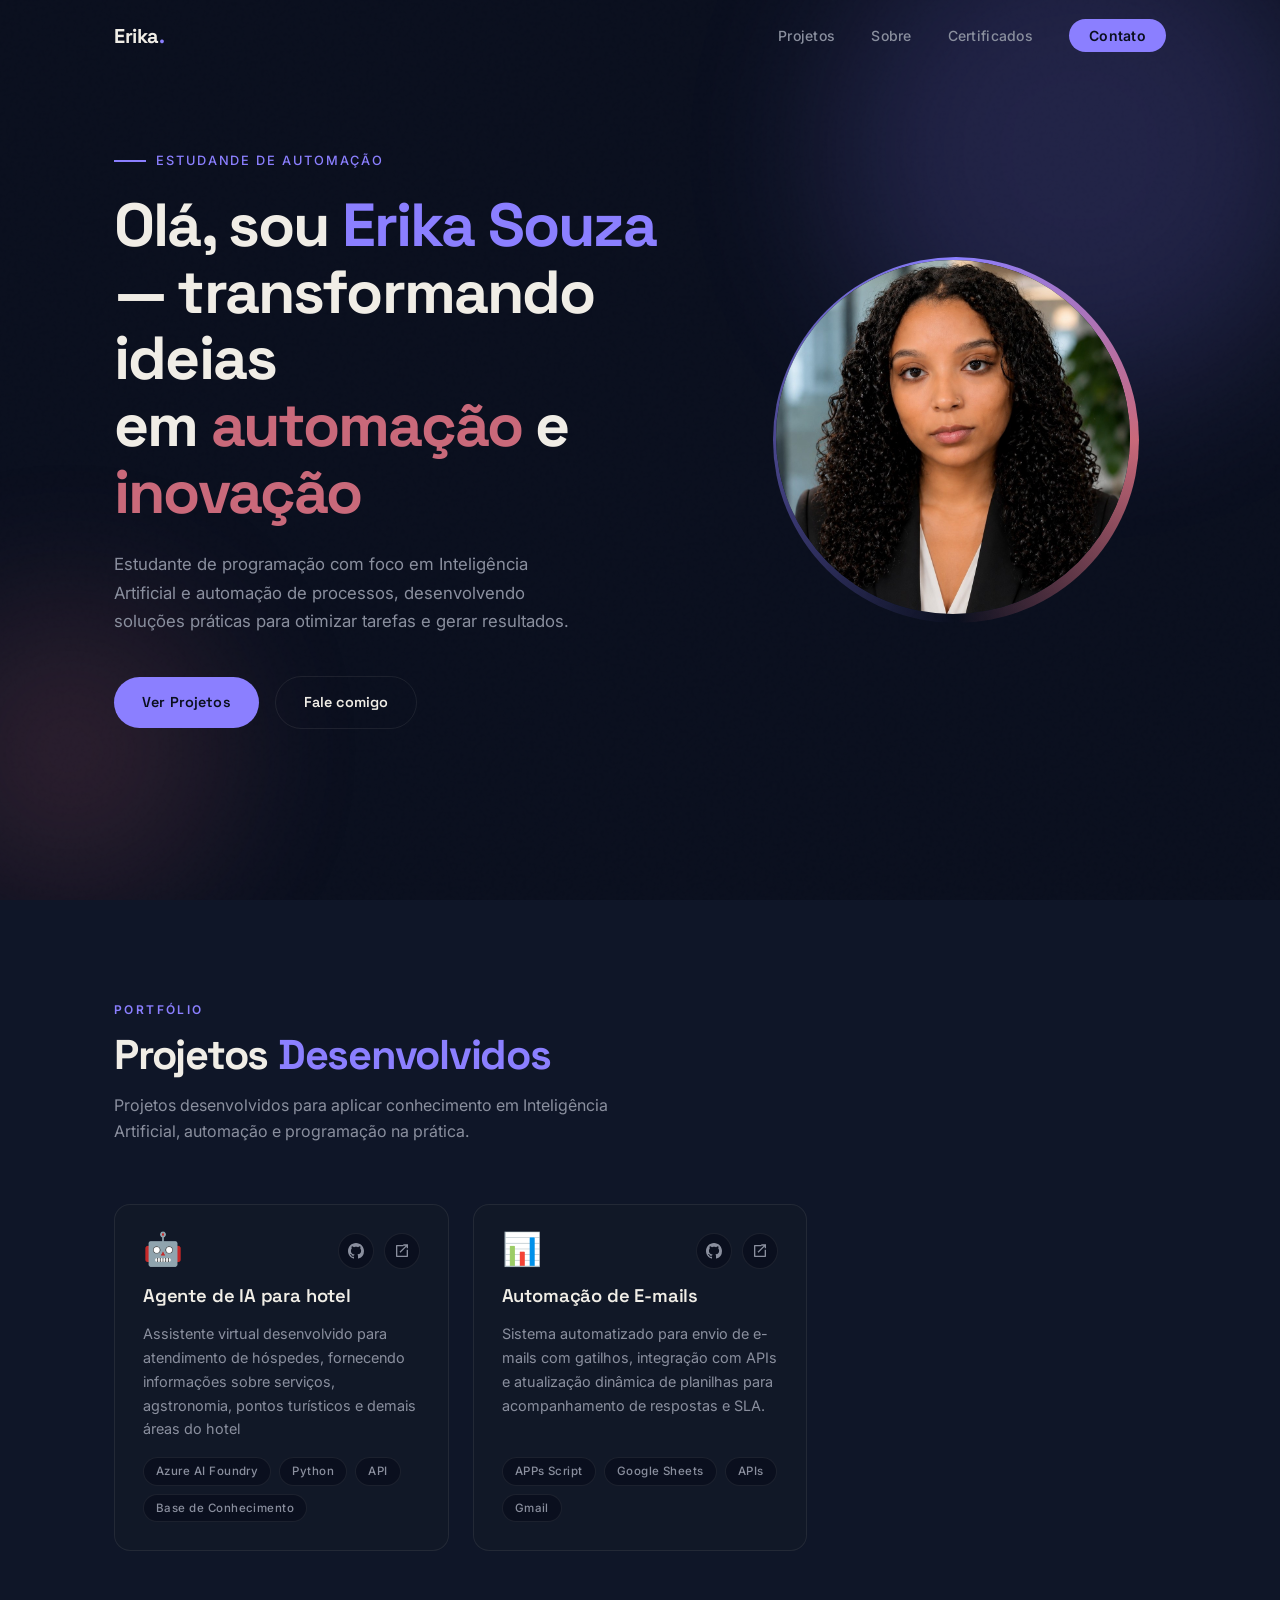
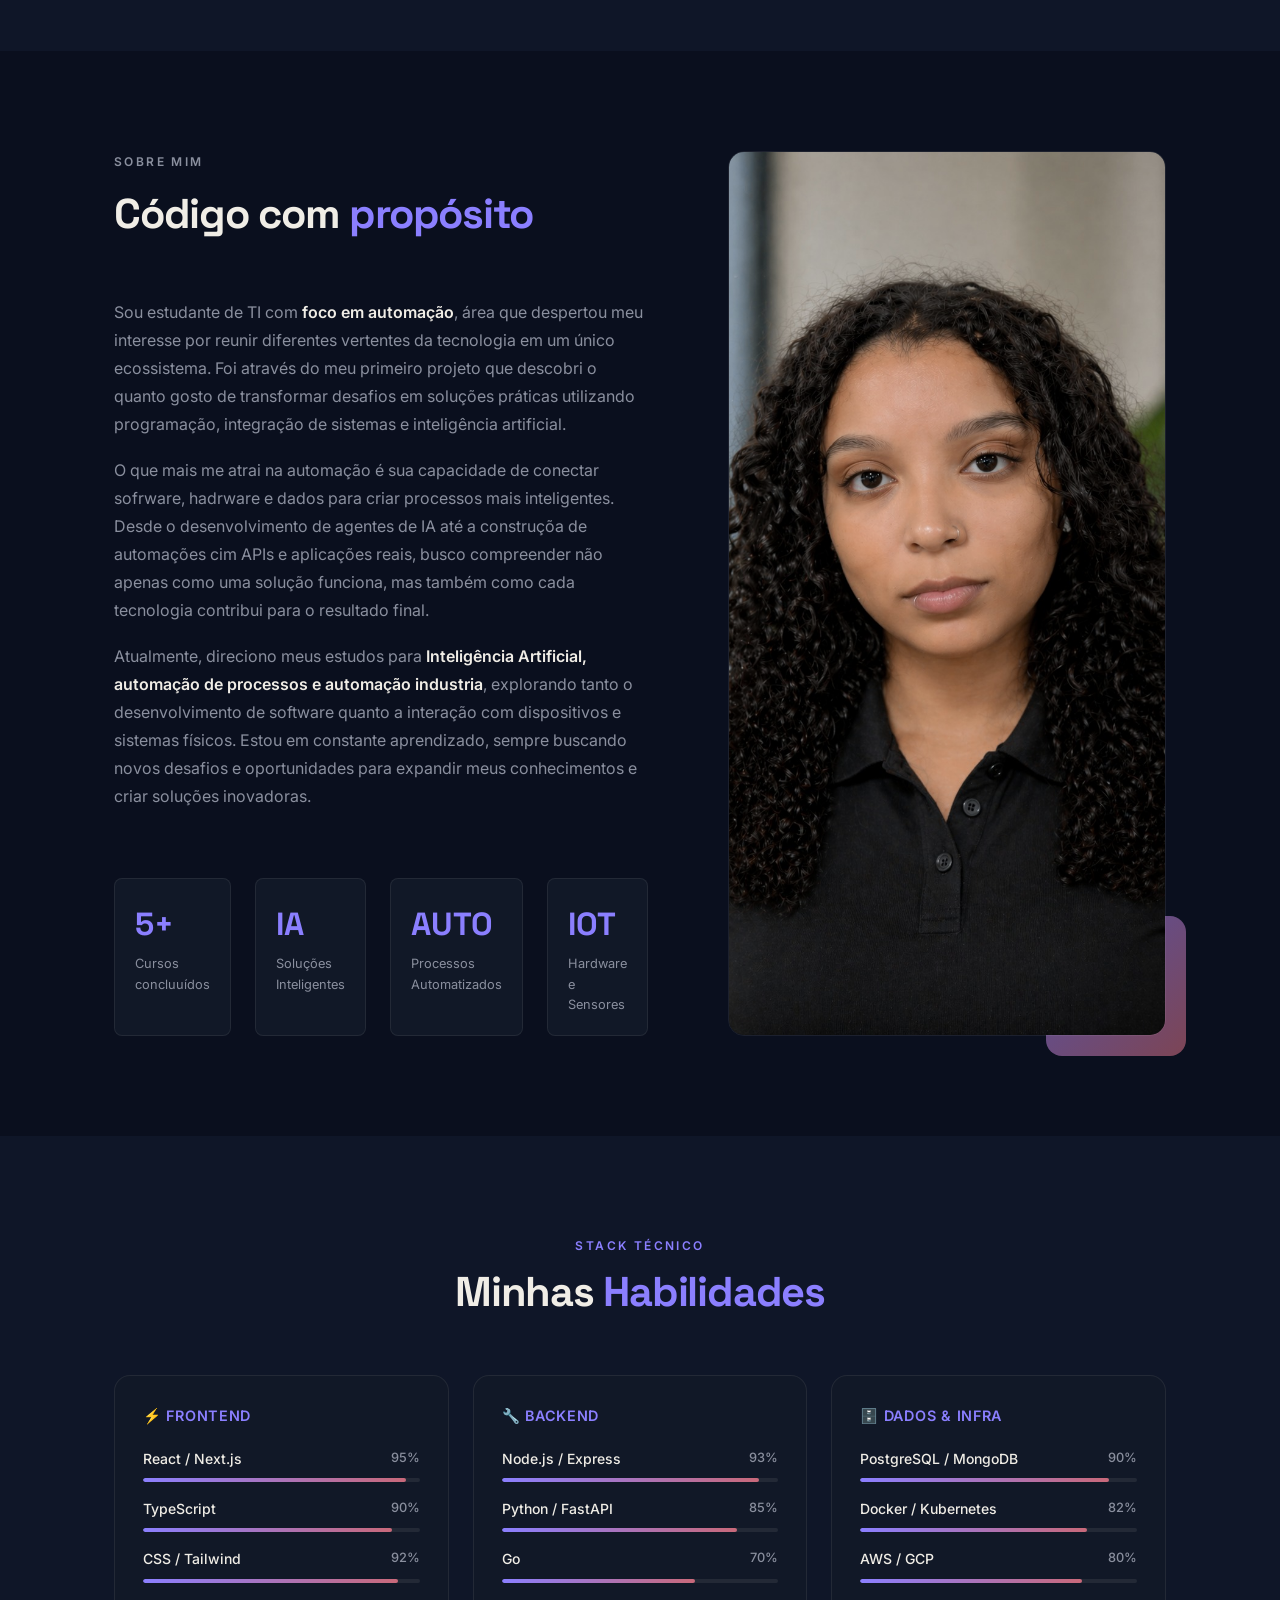
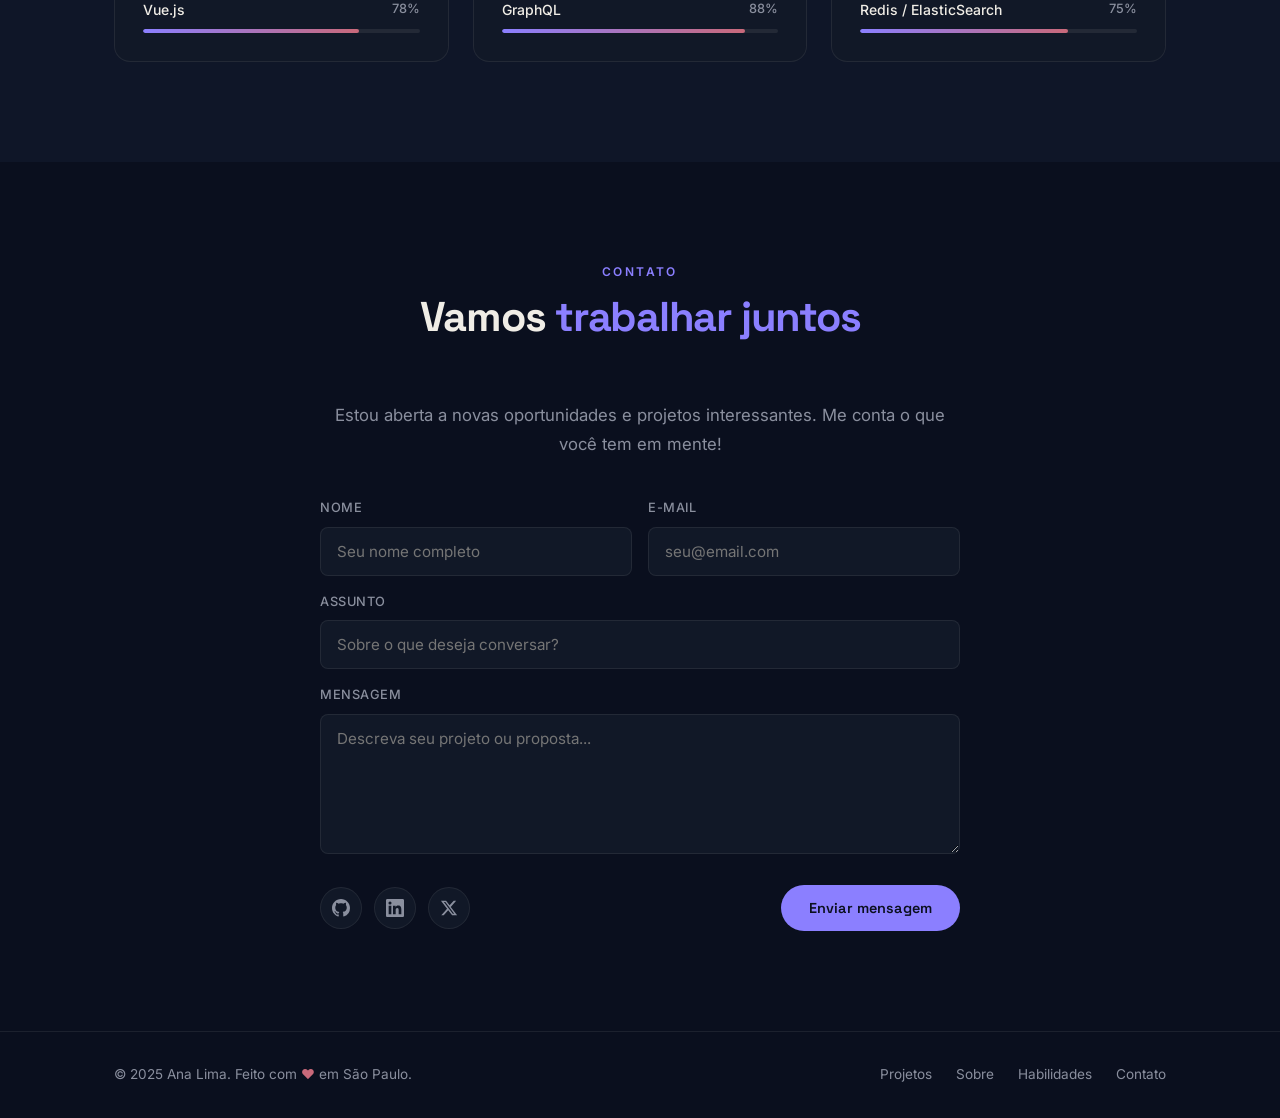
==== index.html @ bf1db92a "Update index.html" ====
<!DOCTYPE html>
<html lang="pt-BR">
<head>
  <meta charset="UTF-8" />
  <meta name="viewport" content="width=device-width, initial-scale=1.0" />
  <title>Erika Souza — Portfólio Profissional</title>
  <link rel="preconnect" href="https://fonts.googleapis.com" />
  <link rel="preconnect" href="https://fonts.gstatic.com" crossorigin />
  <link href="https://fonts.googleapis.com/css2?family=Space+Grotesk:wght@300;400;500;600;700&family=Inter:wght@300;400;500&display=swap" rel="stylesheet" />
    <link rel="stylesheet" href="assets/style.css" />
</head>
<body>

  <!-- ===== NAVIGATION ===== -->
  <nav class="nav" id="nav">
    <div class="container">
      <div class="nav__inner">
        <a href="#hero" class="nav__logo display">Erika<span>.</span></a>
        <ul class="nav__links" id="nav-links">
          <li><a href="#projetos">Projetos</a></li>
          <li><a href="#sobre">Sobre</a></li>
          <li><a href="#habilidades">Certificados</a></li>
          <li><a href="#contato" class="nav__cta">Contato</a></li>
        </ul>
        <button class="nav__toggle" id="nav-toggle" aria-label="Menu">
          <span></span><span></span><span></span>
        </button>
      </div>
    </div>
  </nav>

  <!-- ===== HERO ===== -->
  <section class="hero section" id="hero">
    <div class="hero__blob hero__blob--1"></div>
    <div class="hero__blob hero__blob--2"></div>
    <div class="container" style="position:relative;z-index:1;">
      <div class="hero__grid">

        <!-- Text side -->
        <div class="hero__text">
          <p class="hero__eyebrow">Estudande de automação</p>
          <h1 class="hero__title">
            Olá, sou <span class="line-accent">Erika Souza</span> —
            transformando ideias<br>em
            <span class="line-rose">automação</span> e<br>
            <span class="line-rose">inovação</span>
          </h1>
          <p class="hero__desc">
            Estudante de programação com foco em Inteligência Artificial e automação de processos, desenvolvendo soluções práticas para otimizar tarefas e gerar resultados.
          </p>
          <div class="hero__actions">
            <a href="#projetos" class="btn btn--primary">Ver Projetos</a>
            <a href="#contato" class="btn btn--ghost">Fale comigo</a>
          </div>
        </div>

        <!-- Photo side -->
        <div class="hero__photo-wrap">
          <div class="hero__photo-ring">
            <div class="hero__photo-inner">
              <img src="img/img-prof.jpeg" alt="Ana Lima — Desenvolvedora Full Stack" />
            </div>
          </div>
        </div>

      </div>
    </div>
  </section>

  <!-- ===== PROJECTS ===== -->
  <section class="section projects" id="projetos">
    <div class="container">
      <div class="sec-header reveal">
        <p class="sec-header__eyebrow">Portfólio</p>
        <h2 class="sec-header__title">Projetos <span>Desenvolvidos</span></h2>
        <p class="sec-header__sub">Projetos desenvolvidos para aplicar conhecimento em Inteligência Artificial, automação e programação na prática.</p>
      </div>

      <div class="projects__grid">


        <!-- Card 2 -->
        <article class="project-card reveal">
          <div class="project-card__header">
            <div class="project-card__icon">🤖</div>
            <div class="project-card__links">
              <a href="#" class="project-card__link" title="GitHub" aria-label="GitHub">
                <svg viewBox="0 0 24 24" xmlns="http://www.w3.org/2000/svg"><path d="M12 0C5.37 0 0 5.37 0 12c0 5.31 3.435 9.795 8.205 11.385.6.105.825-.255.825-.57 0-.285-.015-1.23-.015-2.235-3.015.555-3.795-.735-4.035-1.41-.135-.345-.72-1.41-1.23-1.695-.42-.225-1.02-.78-.015-.795.945-.015 1.62.87 1.845 1.23 1.08 1.815 2.805 1.305 3.495.99.105-.78.42-1.305.765-1.605-2.67-.3-5.46-1.335-5.46-5.925 0-1.305.465-2.385 1.23-3.225-.12-.3-.54-1.53.12-3.18 0 0 1.005-.315 3.3 1.23.96-.27 1.98-.405 3-.405s2.04.135 3 .405c2.295-1.56 3.3-1.23 3.3-1.23.66 1.65.24 2.88.12 3.18.765.84 1.23 1.905 1.23 3.225 0 4.605-2.805 5.625-5.475 5.925.435.375.81 1.095.81 2.22 0 1.605-.015 2.895-.015 3.3 0 .315.225.69.825.57A12.02 12.02 0 0 0 24 12c0-6.63-5.37-12-12-12z"/></svg>
              </a>
              <a href="#" class="project-card__link" title="Demo" aria-label="Demo ao vivo">
                <svg viewBox="0 0 24 24" xmlns="http://www.w3.org/2000/svg"><path d="M14 3v2H5v14h14v-9h2v10a1 1 0 0 1-1 1H4a1 1 0 0 1-1-1V4a1 1 0 0 1 1-1zm7-1v6h-2V5.414l-9.293 9.293-1.414-1.414L17.586 4H14V2h7z"/></svg>
              </a>
            </div>
          </div>
          <h3 class="project-card__title">Agente de IA para hotel</h3>
          <p class="project-card__desc">Assistente virtual desenvolvido para atendimento de hóspedes, fornecendo informações sobre serviços, agstronomia, pontos turísticos e demais áreas do hotel</p>
          <div class="project-card__tags">
            <span class="tag">Azure AI Foundry</span>
            <span class="tag">Python</span>
            <span class="tag">API</span>
            <span class="tag">Base de Conhecimento</span>
          </div>
        </article>

        <!-- Card 3 -->
        <article class="project-card reveal">
          <div class="project-card__header">
            <div class="project-card__icon">📊</div>
            <div class="project-card__links">
              <a href="#" class="project-card__link" title="GitHub" aria-label="GitHub">
                <svg viewBox="0 0 24 24" xmlns="http://www.w3.org/2000/svg"><path d="M12 0C5.37 0 0 5.37 0 12c0 5.31 3.435 9.795 8.205 11.385.6.105.825-.255.825-.57 0-.285-.015-1.23-.015-2.235-3.015.555-3.795-.735-4.035-1.41-.135-.345-.72-1.41-1.23-1.695-.42-.225-1.02-.78-.015-.795.945-.015 1.62.87 1.845 1.23 1.08 1.815 2.805 1.305 3.495.99.105-.78.42-1.305.765-1.605-2.67-.3-5.46-1.335-5.46-5.925 0-1.305.465-2.385 1.23-3.225-.12-.3-.54-1.53.12-3.18 0 0 1.005-.315 3.3 1.23.96-.27 1.98-.405 3-.405s2.04.135 3 .405c2.295-1.56 3.3-1.23 3.3-1.23.66 1.65.24 2.88.12 3.18.765.84 1.23 1.905 1.23 3.225 0 4.605-2.805 5.625-5.475 5.925.435.375.81 1.095.81 2.22 0 1.605-.015 2.895-.015 3.3 0 .315.225.69.825.57A12.02 12.02 0 0 0 24 12c0-6.63-5.37-12-12-12z"/></svg>
              </a>
              <a href="#" class="project-card__link" title="Demo" aria-label="Demo ao vivo">
                <svg viewBox="0 0 24 24" xmlns="http://www.w3.org/2000/svg"><path d="M14 3v2H5v14h14v-9h2v10a1 1 0 0 1-1 1H4a1 1 0 0 1-1-1V4a1 1 0 0 1 1-1zm7-1v6h-2V5.414l-9.293 9.293-1.414-1.414L17.586 4H14V2h7z"/></svg>
              </a>
            </div>
          </div>
          <h3 class="project-card__title">Automação de E-mails</h3>
          <p class="project-card__desc">Sistema automatizado para envio de e-mails com gatilhos, integração com APIs e atualização dinâmica de planilhas para acompanhamento de respostas e SLA.</p>
          <div class="project-card__tags">
            <span class="tag">APPs Script</span>
            <span class="tag">Google Sheets</span>
            <span class="tag">APIs</span>
            <span class="tag">Gmail</span>
          </div>
        </article>

      </div>
    </div>
  </section>

  <!-- ===== ABOUT ===== -->
  <section class="section" id="sobre">
    <div class="container">
      <div class="about__grid">

        <div class="about__text">
          <div class="sec-header reveal">
            <p class="sec-header__eyebrow">Sobre mim</p>
            <h2 class="sec-header__title">Código com <span>propósito</span></h2>
          </div>
          <div class="reveal">
            <p>Sou estudante de TI com <strong>foco em automação</strong>, área que despertou meu interesse por reunir diferentes vertentes da tecnologia em um único ecossistema. Foi através do meu primeiro projeto que descobri o quanto gosto de transformar desafios em soluções práticas utilizando programação, integração de sistemas e inteligência artificial.</p>
            <p>O que mais me atrai na automação é sua capacidade de conectar sofrware, hadrware e dados para criar processos mais inteligentes. Desde o desenvolvimento de agentes de IA até a construçõa de automações cim APIs e aplicações reais, busco compreender não apenas como uma solução funciona, mas também como cada tecnologia contribui para o resultado final.</p>
            <p>Atualmente, direciono meus estudos para <strong>Inteligência Artificial, automação de processos e automação industria</strong>, explorando tanto o desenvolvimento de software quanto a interação com dispositivos e sistemas físicos. Estou em constante aprendizado, sempre buscando novos desafios e oportunidades para expandir meus conhecimentos e criar soluções inovadoras.<br><br></p>
          </div>
          <div class="about__stats reveal">
            <div class="stat"><div class="stat__num">5+</div><div class="stat__label">Cursos concluuídos</div></div>
            <div class="stat"><div class="stat__num">IA</div><div class="stat__label">Soluções Inteligentes</div></div>
            <div class="stat"><div class="stat__num">AUTO</div><div class="stat__label">Processos Automatizados</div></div>
            <div class="stat"><div class="stat__num">IOT</div><div class="stat__label">Hardware e Sensores</div></div>
          </div>
        </div>

        <div class="about__img-wrap reveal">
          <div class="about__img-frame">
            <img src="img/imagem-prof.jpeg" alt="." />      
          </div>
          <div class="about__img-accent"></div>
        </div>

      </div>
    </div>
  </section>

  <!-- ===== SKILLS ===== -->
  <section class="section skills" id="habilidades">
    <div class="container">
      <div class="sec-header reveal" style="text-align:center; margin-bottom:60px;">
        <p class="sec-header__eyebrow">Stack técnico</p>
        <h2 class="sec-header__title">Minhas <span>Habilidades</span></h2>
      </div>

      <div class="skills__grid">

        <div class="skill-group reveal">
          <div class="skill-group__title">⚡ Frontend</div>
          <div class="skill-item">
            <div class="skill-item__header"><span>React / Next.js</span><span class="skill-item__pct">95%</span></div>
            <div class="skill-bar"><div class="skill-bar__fill" style="--w:0.95"></div></div>
          </div>
          <div class="skill-item">
            <div class="skill-item__header"><span>TypeScript</span><span class="skill-item__pct">90%</span></div>
            <div class="skill-bar"><div class="skill-bar__fill" style="--w:0.90"></div></div>
          </div>
          <div class="skill-item">
            <div class="skill-item__header"><span>CSS / Tailwind</span><span class="skill-item__pct">92%</span></div>
            <div class="skill-bar"><div class="skill-bar__fill" style="--w:0.92"></div></div>
          </div>
          <div class="skill-item">
            <div class="skill-item__header"><span>Vue.js</span><span class="skill-item__pct">78%</span></div>
            <div class="skill-bar"><div class="skill-bar__fill" style="--w:0.78"></div></div>
          </div>
        </div>

        <div class="skill-group reveal">
          <div class="skill-group__title">🔧 Backend</div>
          <div class="skill-item">
            <div class="skill-item__header"><span>Node.js / Express</span><span class="skill-item__pct">93%</span></div>
            <div class="skill-bar"><div class="skill-bar__fill" style="--w:0.93"></div></div>
          </div>
          <div class="skill-item">
            <div class="skill-item__header"><span>Python / FastAPI</span><span class="skill-item__pct">85%</span></div>
            <div class="skill-bar"><div class="skill-bar__fill" style="--w:0.85"></div></div>
          </div>
          <div class="skill-item">
            <div class="skill-item__header"><span>Go</span><span class="skill-item__pct">70%</span></div>
            <div class="skill-bar"><div class="skill-bar__fill" style="--w:0.70"></div></div>
          </div>
          <div class="skill-item">
            <div class="skill-item__header"><span>GraphQL</span><span class="skill-item__pct">88%</span></div>
            <div class="skill-bar"><div class="skill-bar__fill" style="--w:0.88"></div></div>
          </div>
        </div>

        <div class="skill-group reveal">
          <div class="skill-group__title">🗄️ Dados & Infra</div>
          <div class="skill-item">
            <div class="skill-item__header"><span>PostgreSQL / MongoDB</span><span class="skill-item__pct">90%</span></div>
            <div class="skill-bar"><div class="skill-bar__fill" style="--w:0.90"></div></div>
          </div>
          <div class="skill-item">
            <div class="skill-item__header"><span>Docker / Kubernetes</span><span class="skill-item__pct">82%</span></div>
            <div class="skill-bar"><div class="skill-bar__fill" style="--w:0.82"></div></div>
          </div>
          <div class="skill-item">
            <div class="skill-item__header"><span>AWS / GCP</span><span class="skill-item__pct">80%</span></div>
            <div class="skill-bar"><div class="skill-bar__fill" style="--w:0.80"></div></div>
          </div>
          <div class="skill-item">
            <div class="skill-item__header"><span>Redis / ElasticSearch</span><span class="skill-item__pct">75%</span></div>
            <div class="skill-bar"><div class="skill-bar__fill" style="--w:0.75"></div></div>
          </div>
        </div>

      </div>
    </div>
  </section>

  <!-- ===== CONTACT ===== -->
  <section class="section" id="contato">
    <div class="container">
      <div class="contact__inner">
        <div class="reveal">
          <div class="sec-header" style="text-align:center;">
            <p class="sec-header__eyebrow">Contato</p>
            <h2 class="sec-header__title">Vamos <span>trabalhar juntos</span></h2>
          </div>
          <p class="contact__subtitle">Estou aberta a novas oportunidades e projetos interessantes. Me conta o que você tem em mente!</p>
        </div>

        <div class="contact__form reveal">
          <div class="form-row">
            <div class="form-field">
              <label for="nome">Nome</label>
              <input type="text" id="nome" placeholder="Seu nome completo" />
            </div>
            <div class="form-field">
              <label for="email">E-mail</label>
              <input type="email" id="email" placeholder="seu@email.com" />
            </div>
          </div>
          <div class="form-field">
            <label for="assunto">Assunto</label>
            <input type="text" id="assunto" placeholder="Sobre o que deseja conversar?" />
          </div>
          <div class="form-field">
            <label for="mensagem">Mensagem</label>
            <textarea id="mensagem" placeholder="Descreva seu projeto ou proposta..."></textarea>
          </div>
          <div class="contact__form-footer">
            <div class="contact__socials">
              <!-- GitHub -->
              <a href="#" class="social-btn" title="GitHub" aria-label="GitHub">
                <svg viewBox="0 0 24 24"><path d="M12 0C5.37 0 0 5.37 0 12c0 5.31 3.435 9.795 8.205 11.385.6.105.825-.255.825-.57 0-.285-.015-1.23-.015-2.235-3.015.555-3.795-.735-4.035-1.41-.135-.345-.72-1.41-1.23-1.695-.42-.225-1.02-.78-.015-.795.945-.015 1.62.87 1.845 1.23 1.08 1.815 2.805 1.305 3.495.99.105-.78.42-1.305.765-1.605-2.67-.3-5.46-1.335-5.46-5.925 0-1.305.465-2.385 1.23-3.225-.12-.3-.54-1.53.12-3.18 0 0 1.005-.315 3.3 1.23.96-.27 1.98-.405 3-.405s2.04.135 3 .405c2.295-1.56 3.3-1.23 3.3-1.23.66 1.65.24 2.88.12 3.18.765.84 1.23 1.905 1.23 3.225 0 4.605-2.805 5.625-5.475 5.925.435.375.81 1.095.81 2.22 0 1.605-.015 2.895-.015 3.3 0 .315.225.69.825.57A12.02 12.02 0 0 0 24 12c0-6.63-5.37-12-12-12z"/></svg>
              </a>
              <!-- LinkedIn -->
              <a href="#" class="social-btn" title="LinkedIn" aria-label="LinkedIn">
                <svg viewBox="0 0 24 24"><path d="M20.447 20.452h-3.554v-5.569c0-1.328-.027-3.037-1.852-3.037-1.853 0-2.136 1.445-2.136 2.939v5.667H9.351V9h3.414v1.561h.046c.477-.9 1.637-1.85 3.37-1.85 3.601 0 4.267 2.37 4.267 5.455v6.286zM5.337 7.433a2.062 2.062 0 0 1-2.063-2.065 2.064 2.064 0 1 1 2.063 2.065zm1.782 13.019H3.555V9h3.564v11.452zM22.225 0H1.771C.792 0 0 .774 0 1.729v20.542C0 23.227.792 24 1.771 24h20.451C23.2 24 24 23.227 24 22.271V1.729C24 .774 23.2 0 22.222 0h.003z"/></svg>
              </a>
              <!-- Twitter/X -->
              <a href="#" class="social-btn" title="Twitter" aria-label="Twitter">
                <svg viewBox="0 0 24 24"><path d="M18.244 2.25h3.308l-7.227 8.26 8.502 11.24H16.17l-5.214-6.817L4.99 21.75H1.68l7.73-8.835L1.254 2.25H8.08l4.713 6.231zm-1.161 17.52h1.833L7.084 4.126H5.117z"/></svg>
              </a>
            </div>
            <button class="btn btn--primary" id="submit-btn" onclick="handleFormSubmit()">Enviar mensagem</button>
          </div>
          <div class="form-status" id="form-status">
            ✓ Mensagem enviada! Responderei em breve.
          </div>
        </div>
      </div>
    </div>
  </section>

  <!-- ===== FOOTER ===== -->
  <footer class="footer">
    <div class="container">
      <div class="footer__inner">
        <p class="footer__copy">© 2025 Ana Lima. Feito com <span>♥</span> em São Paulo.</p>
        <nav class="footer__links">
          <a href="#projetos">Projetos</a>
          <a href="#sobre">Sobre</a>
          <a href="#habilidades">Habilidades</a>
          <a href="#contato">Contato</a>
        </nav>
      </div>
    </div>
  </footer>

  <script src="assets/script.js"></script>
</body>
</html>
---- assets/style.css ----
/* =============================================
       DESIGN TOKENS
       ============================================= */
    :root {
      --bg-deep:    #0A0F1E;
      --bg-card:    #111827;
      --bg-card2:   #0F1628;
      --txt-primary:#F0EDE6;
      --txt-muted:  #8A8F9E;
      --accent:     #8B7FFF;
      --accent-glow:rgba(139,127,255,0.25);
      --rose:       #C9697A;
      --rose-glow:  rgba(201,105,122,0.2);
      --border:     rgba(240,237,230,0.08);
      --radius:     16px;
      --radius-sm:  8px;
      --transition: 0.3s cubic-bezier(0.4,0,0.2,1);
    }

    /* =============================================
       RESET & BASE
       ============================================= */
    *, *::before, *::after { box-sizing: border-box; margin: 0; padding: 0; }
    html { scroll-behavior: smooth; }
    body {
      background: var(--bg-deep);
      color: var(--txt-primary);
      font-family: 'Inter', sans-serif;
      font-size: 16px;
      line-height: 1.6;
      overflow-x: hidden;
    }
    a { color: inherit; text-decoration: none; }
    img { max-width: 100%; display: block; }
    ul { list-style: none; }

    /* =============================================
       TYPOGRAPHY
       ============================================= */
    .display { font-family: 'Space Grotesk', sans-serif; }
    h1, h2, h3, h4 { font-family: 'Space Grotesk', sans-serif; font-weight: 700; line-height: 1.15; }

    /* =============================================
       LAYOUT UTILITIES
       ============================================= */
    .container { max-width: 1100px; margin: 0 auto; padding: 0 24px; }
    .section { padding: 100px 0; }

    /* =============================================
       NOISE TEXTURE OVERLAY
       ============================================= */
    body::before {
      content: '';
      position: fixed; inset: 0; z-index: 0; pointer-events: none;
      background-image: url("data:image/svg+xml,%3Csvg viewBox='0 0 256 256' xmlns='http://www.w3.org/2000/svg'%3E%3Cfilter id='noise'%3E%3CfeTurbulence type='fractalNoise' baseFrequency='0.9' numOctaves='4' stitchTiles='stitch'/%3E%3C/filter%3E%3Crect width='100%25' height='100%25' filter='url(%23noise)' opacity='0.04'/%3E%3C/svg%3E");
      opacity: 0.4;
    }

    /* =============================================
       NAVIGATION
       ============================================= */
    .nav {
      position: fixed; top: 0; left: 0; right: 0; z-index: 100;
      padding: 20px 0;
      transition: background var(--transition), backdrop-filter var(--transition);
    }
    .nav.scrolled {
      background: rgba(10,15,30,0.85);
      backdrop-filter: blur(12px);
      border-bottom: 1px solid var(--border);
    }
    .nav__inner {
      display: flex; align-items: center; justify-content: space-between;
    }
    .nav__logo {
      font-family: 'Space Grotesk', sans-serif;
      font-weight: 700; font-size: 1.25rem;
      letter-spacing: -0.02em;
    }
    .nav__logo span { color: var(--accent); }
    .nav__links {
      display: flex; gap: 36px; align-items: center;
    }
    .nav__links a {
      font-size: 0.875rem; font-weight: 500;
      color: var(--txt-muted);
      transition: color var(--transition);
      letter-spacing: 0.02em;
    }
    .nav__links a:hover { color: var(--txt-primary); }
    .nav__cta {
      background: var(--accent);
      color: var(--bg-deep) !important;
      padding: 8px 20px;
      border-radius: 100px;
      font-weight: 600 !important;
      transition: opacity var(--transition), transform var(--transition) !important;
    }
    .nav__cta:hover { opacity: 0.88; transform: translateY(-1px); color: var(--bg-deep) !important; }

    /* Mobile nav toggle */
    .nav__toggle {
      display: none; flex-direction: column; gap: 5px; cursor: pointer;
      padding: 4px;
    }
    .nav__toggle span {
      display: block; width: 24px; height: 2px;
      background: var(--txt-primary);
      transition: var(--transition);
      border-radius: 2px;
    }
    .nav__toggle.open span:nth-child(1) { transform: translateY(7px) rotate(45deg); }
    .nav__toggle.open span:nth-child(2) { opacity: 0; }
    .nav__toggle.open span:nth-child(3) { transform: translateY(-7px) rotate(-45deg); }

    /* =============================================
       HERO
       ============================================= */
    .hero {
      min-height: 100vh;
      display: flex; align-items: center;
      padding-top: 80px;
      position: relative; overflow: hidden;
    }
    .hero__grid {
      display: grid;
      grid-template-columns: 1fr 420px;
      gap: 60px;
      align-items: center;
    }
    .hero__eyebrow {
      font-size: 0.8rem; font-weight: 500;
      letter-spacing: 0.15em; text-transform: uppercase;
      color: var(--accent);
      display: flex; align-items: center; gap: 10px;
      margin-bottom: 20px;
    }
    .hero__eyebrow::before {
      content: ''; display: block;
      width: 32px; height: 2px;
      background: var(--accent);
    }
    .hero__title {
      font-size: clamp(2.5rem, 5vw, 3.8rem);
      line-height: 1.1;
      letter-spacing: -0.03em;
      margin-bottom: 24px;
    }
    .hero__title .line-accent { color: var(--accent); }
    .hero__title .line-rose  { color: var(--rose); }
    .hero__desc {
      font-size: 1.05rem;
      color: var(--txt-muted);
      max-width: 480px;
      line-height: 1.7;
      margin-bottom: 40px;
    }
    .hero__actions {
      display: flex; gap: 16px; flex-wrap: wrap; align-items: center;
    }
    .btn {
      font-family: 'Space Grotesk', sans-serif;
      font-weight: 600; font-size: 0.9rem;
      padding: 14px 28px;
      border-radius: 100px;
      cursor: pointer; border: none;
      transition: transform var(--transition), opacity var(--transition), box-shadow var(--transition);
      letter-spacing: 0.01em;
    }
    .btn:hover { transform: translateY(-2px); }
    .btn--primary {
      background: var(--accent);
      color: var(--bg-deep);
      box-shadow: 0 0 0 0 var(--accent-glow);
    }
    .btn--primary:hover { box-shadow: 0 8px 32px var(--accent-glow); }
    .btn--ghost {
      background: transparent;
      color: var(--txt-primary);
      border: 1.5px solid var(--border);
    }
    .btn--ghost:hover { border-color: rgba(240,237,230,0.3); }

    /* HERO PHOTO — signature element */
    .hero__photo-wrap {
      position: relative;
      display: flex; justify-content: center; align-items: center;
    }
    .hero__photo-ring {
      position: relative;
      width: 360px; height: 360px;
      border-radius: 50%;
    }
    /* Animated gradient border */
    .hero__photo-ring::before {
      content: '';
      position: absolute; inset: -3px;
      border-radius: 50%;
      background: conic-gradient(
        var(--accent) 0deg, var(--rose) 90deg,
        transparent 180deg, var(--accent) 360deg
      );
      animation: spin-border 6s linear infinite;
      z-index: 0;
    }
    @keyframes spin-border {
      to { transform: rotate(360deg); }
    }
    .hero__photo-inner {
      position: relative; z-index: 1;
      width: 354px; height: 354px;
      border-radius: 50%;
      overflow: hidden;
      background: var(--bg-card);
    }
    .hero__photo-inner img {
      width: 100%; height: 100%;
      object-fit: cover;
      object-position: center top;
      transition: transform 0.6s ease;
    }
    .hero__photo-ring:hover .hero__photo-inner img {
      transform: scale(1.04);
    }
    /* Floating badge */
    .hero__badge {
      position: absolute;
      bottom: 20px; left: -10px;
      background: var(--bg-card);
      border: 1px solid var(--border);
      border-radius: var(--radius);
      padding: 12px 18px;
      display: flex; align-items: center; gap: 10px;
      backdrop-filter: blur(8px);
      animation: float 3s ease-in-out infinite;
    }
    @keyframes float {
      0%, 100% { transform: translateY(0); }
      50%       { transform: translateY(-8px); }
    }
    .hero__badge-dot {
      width: 8px; height: 8px; border-radius: 50%;
      background: #4ade80;
      box-shadow: 0 0 8px #4ade80;
      animation: pulse 2s infinite;
    }
    @keyframes pulse {
      0%, 100% { box-shadow: 0 0 8px #4ade80; }
      50%       { box-shadow: 0 0 18px #4ade80; }
    }
    .hero__badge-txt {
      font-size: 0.8rem; font-weight: 500;
    }

    /* BG glow blobs */
    .hero__blob {
      position: absolute; border-radius: 50%; pointer-events: none; z-index: 0;
      filter: blur(80px); opacity: 0.18;
    }
    .hero__blob--1 { width: 500px; height: 500px; background: var(--accent); top: -100px; right: -50px; }
    .hero__blob--2 { width: 300px; height: 300px; background: var(--rose);   bottom: 0; left: -80px; }

    /* =============================================
       SECTION HEADERS
       ============================================= */
    .sec-header {
      margin-bottom: 60px;
    }
    .sec-header__eyebrow {
      font-size: 0.75rem; font-weight: 600;
      letter-spacing: 0.2em; text-transform: uppercase;
      color: var(--accent); margin-bottom: 12px;
    }
    .sec-header__title {
      font-size: clamp(1.8rem, 3.5vw, 2.6rem);
      letter-spacing: -0.03em;
    }
    .sec-header__title span { color: var(--accent); }
    .sec-header__sub {
      margin-top: 14px;
      color: var(--txt-muted);
      max-width: 500px;
      font-size: 1rem;
    }

    /* =============================================
       PROJECTS
       ============================================= */
    .projects { background: var(--bg-card2); }
    .projects__grid {
      display: grid;
      grid-template-columns: repeat(auto-fill, minmax(320px, 1fr));
      gap: 24px;
    }
    .project-card {
      background: var(--bg-card);
      border: 1px solid var(--border);
      border-radius: var(--radius);
      padding: 28px;
      display: flex; flex-direction: column; gap: 16px;
      transition: transform var(--transition), border-color var(--transition), box-shadow var(--transition);
      position: relative; overflow: hidden;
    }
    .project-card::before {
      content: '';
      position: absolute; top: 0; left: 0; right: 0; height: 3px;
      background: linear-gradient(90deg, var(--accent), var(--rose));
      transform: scaleX(0); transform-origin: left;
      transition: transform var(--transition);
    }
    .project-card:hover { transform: translateY(-6px); border-color: rgba(139,127,255,0.35); box-shadow: 0 20px 60px rgba(10,15,30,0.8); }
    .project-card:hover::before { transform: scaleX(1); }
    .project-card__header {
      display: flex; justify-content: space-between; align-items: flex-start;
    }
    .project-card__icon {
      font-size: 2rem; line-height: 1;
    }
    .project-card__links {
      display: flex; gap: 10px;
    }
    .project-card__link {
      width: 36px; height: 36px;
      border-radius: 50%;
      background: var(--bg-deep);
      border: 1px solid var(--border);
      display: flex; align-items: center; justify-content: center;
      transition: border-color var(--transition), background var(--transition);
    }
    .project-card__link:hover { border-color: var(--accent); background: var(--accent-glow); }
    .project-card__link svg { width: 16px; height: 16px; fill: var(--txt-muted); transition: fill var(--transition); }
    .project-card__link:hover svg { fill: var(--accent); }
    .project-card__title {
      font-size: 1.15rem; font-weight: 600; letter-spacing: -0.01em;
    }
    .project-card__desc {
      font-size: 0.9rem; color: var(--txt-muted); line-height: 1.65;
    }
    .project-card__tags {
      display: flex; flex-wrap: wrap; gap: 8px; margin-top: auto;
    }
    .tag {
      font-size: 0.72rem; font-weight: 500;
      padding: 4px 12px;
      border-radius: 100px;
      border: 1px solid var(--border);
      color: var(--txt-muted);
      background: var(--bg-deep);
      letter-spacing: 0.04em;
    }

    /* =============================================
       ABOUT
       ============================================= */
    .about__grid {
      display: grid;
      grid-template-columns: 1fr 1fr;
      gap: 80px;
      align-items: stretch; 
    }
    .about__text p {
      color: var(--txt-muted);
      margin-bottom: 18px;
      line-height: 1.75;
    }
    .about__text p strong { color: var(--txt-primary); font-weight: 600; }
    .about__stats {
      display: grid; grid-template-columns: repeat(4, 1fr); gap: 24px;
      margin-top: 40px;
    }
    .stat {
      padding: 20px;
      background: var(--bg-card);
      border: 1px solid var(--border);
      border-radius: var(--radius-sm);
    }
    .stat__num {
      font-family: 'Space Grotesk', sans-serif;
      font-size: 2rem; font-weight: 700;
      color: var(--accent);
    }
    .stat__label {
      font-size: 0.8rem; color: var(--txt-muted); margin-top: 4px;
    }
    .about__img-wrap {
      position: relative;
      height: 100%;
    }
    .about__img-frame {
      border-radius: var(--radius);
      overflow: hidden;
      border: 1px solid var(--border);
      position: relative;
      height: 100%;
    }
    .about__img-frame img {
      width: 100%;
      height: 100%;
      object-fit: cover;
      object-position: center top;
      filter: grayscale(20%);
      transition: filter var(--transition);
    }
    .about__img-frame:hover img { filter: grayscale(0%); }
    .about__img-accent {
      position: absolute;
      bottom: -20px; right: -20px;
      width: 140px; height: 140px;
      border-radius: var(--radius);
      background: linear-gradient(135deg, var(--accent), var(--rose));
      z-index: -1; opacity: 0.6;
    }

    /* =============================================
       SKILLS
       ============================================= */
    .skills { background: var(--bg-card2); }
    .skills__grid {
      display: grid;
      grid-template-columns: repeat(auto-fill, minmax(280px, 1fr));
      gap: 24px;
    }
    .skill-group {
      background: var(--bg-card);
      border: 1px solid var(--border);
      border-radius: var(--radius);
      padding: 28px;
    }
    .skill-group__title {
      font-size: 0.9rem; font-weight: 600;
      letter-spacing: 0.05em; text-transform: uppercase;
      color: var(--accent); margin-bottom: 20px;
      display: flex; align-items: center; gap: 8px;
    }
    .skill-item {
      margin-bottom: 16px;
    }
    .skill-item:last-child { margin-bottom: 0; }
    .skill-item__header {
      display: flex; justify-content: space-between;
      font-size: 0.875rem; font-weight: 500;
      margin-bottom: 8px;
    }
    .skill-item__pct { color: var(--txt-muted); font-size: 0.8rem; }
    .skill-bar {
      height: 4px;
      background: var(--border);
      border-radius: 2px;
      overflow: hidden;
    }
    .skill-bar__fill {
      height: 100%; border-radius: 2px;
      background: linear-gradient(90deg, var(--accent), var(--rose));
      transform: scaleX(0); transform-origin: left;
      transition: transform 1s cubic-bezier(0.4,0,0.2,1);
    }
    .skill-bar__fill.animated { transform: scaleX(1); }

    /* =============================================
       CONTACT
       ============================================= */
    .contact__inner {
      max-width: 640px; margin: 0 auto; text-align: center;
    }
    .contact__subtitle {
      color: var(--txt-muted); margin-bottom: 40px; font-size: 1.05rem; line-height: 1.7;
    }
    .contact__form {
      display: flex; flex-direction: column; gap: 16px;
      text-align: left;
    }
    .form-row { display: grid; grid-template-columns: 1fr 1fr; gap: 16px; }
    .form-field label {
      display: block; font-size: 0.8rem; font-weight: 500;
      color: var(--txt-muted); margin-bottom: 8px;
      letter-spacing: 0.04em; text-transform: uppercase;
    }
    .form-field input,
    .form-field textarea {
      width: 100%;
      background: var(--bg-card);
      border: 1px solid var(--border);
      border-radius: var(--radius-sm);
      padding: 14px 16px;
      color: var(--txt-primary);
      font-family: 'Inter', sans-serif;
      font-size: 0.95rem;
      transition: border-color var(--transition), box-shadow var(--transition);
      outline: none; resize: vertical;
    }
    .form-field input:focus,
    .form-field textarea:focus {
      border-color: var(--accent);
      box-shadow: 0 0 0 3px var(--accent-glow);
    }
    .form-field textarea { min-height: 140px; }
    .contact__form-footer {
      display: flex; align-items: center; justify-content: space-between;
      flex-wrap: wrap; gap: 16px; margin-top: 8px;
    }
    .contact__socials {
      display: flex; gap: 12px;
    }
    .social-btn {
      width: 42px; height: 42px;
      border-radius: 50%;
      background: var(--bg-card);
      border: 1px solid var(--border);
      display: flex; align-items: center; justify-content: center;
      transition: border-color var(--transition), transform var(--transition);
    }
    .social-btn:hover { border-color: var(--accent); transform: translateY(-3px); }
    .social-btn svg { width: 18px; height: 18px; fill: var(--txt-muted); transition: fill var(--transition); }
    .social-btn:hover svg { fill: var(--accent); }
    .form-status {
      display: none; font-size: 0.875rem; margin-top: 12px;
      padding: 12px 16px; border-radius: var(--radius-sm);
    }
    .form-status.success {
      display: block;
      background: rgba(74,222,128,0.1);
      border: 1px solid rgba(74,222,128,0.3);
      color: #4ade80;
    }

    /* =============================================
       FOOTER
       ============================================= */
    .footer {
      border-top: 1px solid var(--border);
      padding: 32px 0;
    }
    .footer__inner {
      display: flex; justify-content: space-between; align-items: center;
      flex-wrap: wrap; gap: 16px;
    }
    .footer__copy { font-size: 0.85rem; color: var(--txt-muted); }
    .footer__copy span { color: var(--rose); }
    .footer__links {
      display: flex; gap: 24px;
    }
    .footer__links a {
      font-size: 0.85rem; color: var(--txt-muted);
      transition: color var(--transition);
    }
    .footer__links a:hover { color: var(--txt-primary); }

    /* =============================================
       SCROLL REVEAL
       ============================================= */
    .reveal {
      opacity: 0; transform: translateY(28px);
      transition: opacity 0.65s ease, transform 0.65s ease;
    }
    .reveal.visible { opacity: 1; transform: translateY(0); }

    /* =============================================
       RESPONSIVE
       ============================================= */
    @media (max-width: 900px) {
      .hero__grid  { grid-template-columns: 1fr; text-align: center; }
      .hero__eyebrow { justify-content: center; }
      .hero__desc  { margin: 0 auto 40px; }
      .hero__actions { justify-content: center; }
      .hero__photo-wrap { display: none; }
      .about__grid { grid-template-columns: 1fr; gap: 40px; }
      .about__img-wrap { display: none; }
      .form-row { grid-template-columns: 1fr; }
    }
    @media (max-width: 680px) {
      .nav__links { display: none; flex-direction: column; gap: 20px; }
      .nav__links.open {
        display: flex;
        position: fixed; top: 70px; left: 0; right: 0;
        background: rgba(10,15,30,0.97);
        backdrop-filter: blur(12px);
        padding: 32px 24px;
        border-bottom: 1px solid var(--border);
        text-align: center;
      }
      .nav__links.open a { font-size: 1rem; color: var(--txt-primary); }
      .nav__toggle { display: flex; }
      .section { padding: 72px 0; }
    }

    /* =============================================
       REDUCED MOTION
       ============================================= */
    @media (prefers-reduced-motion: reduce) {
      *, *::before, *::after { animation: none !important; transition: none !important; }
    }
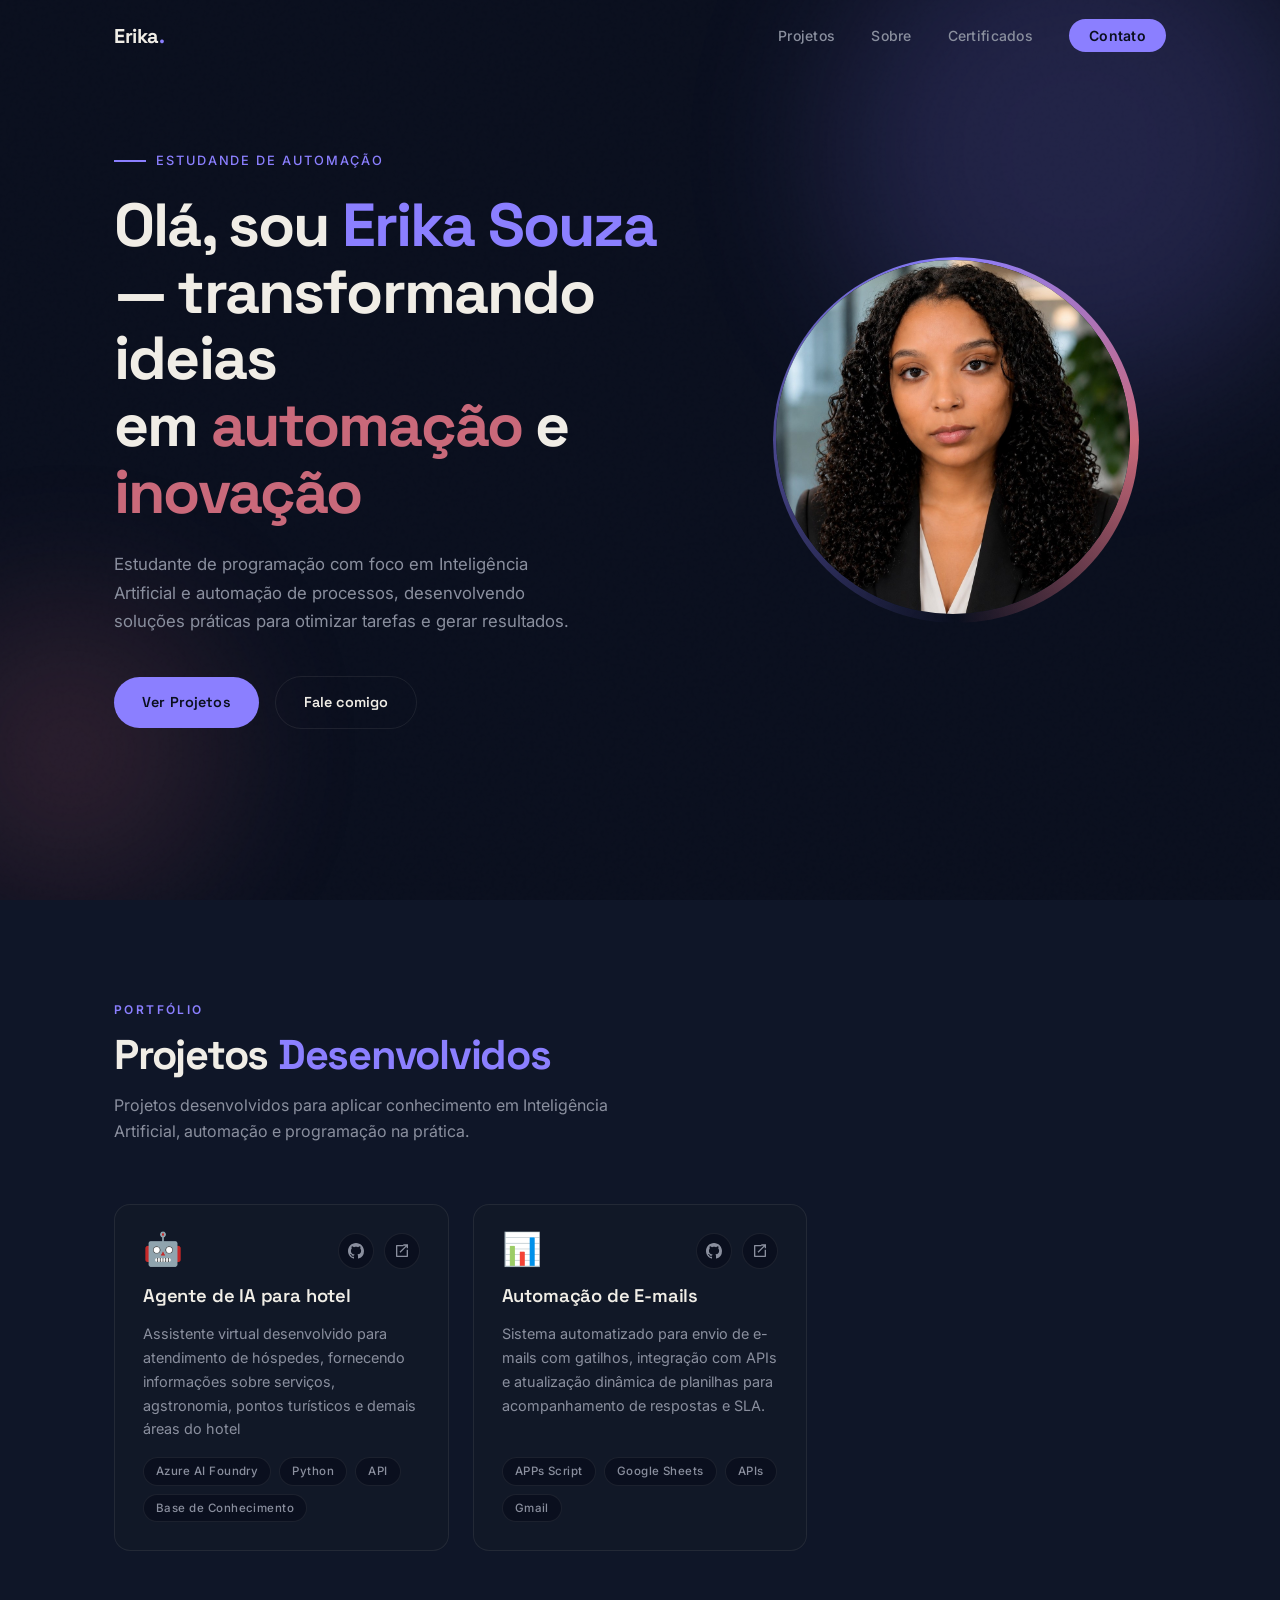
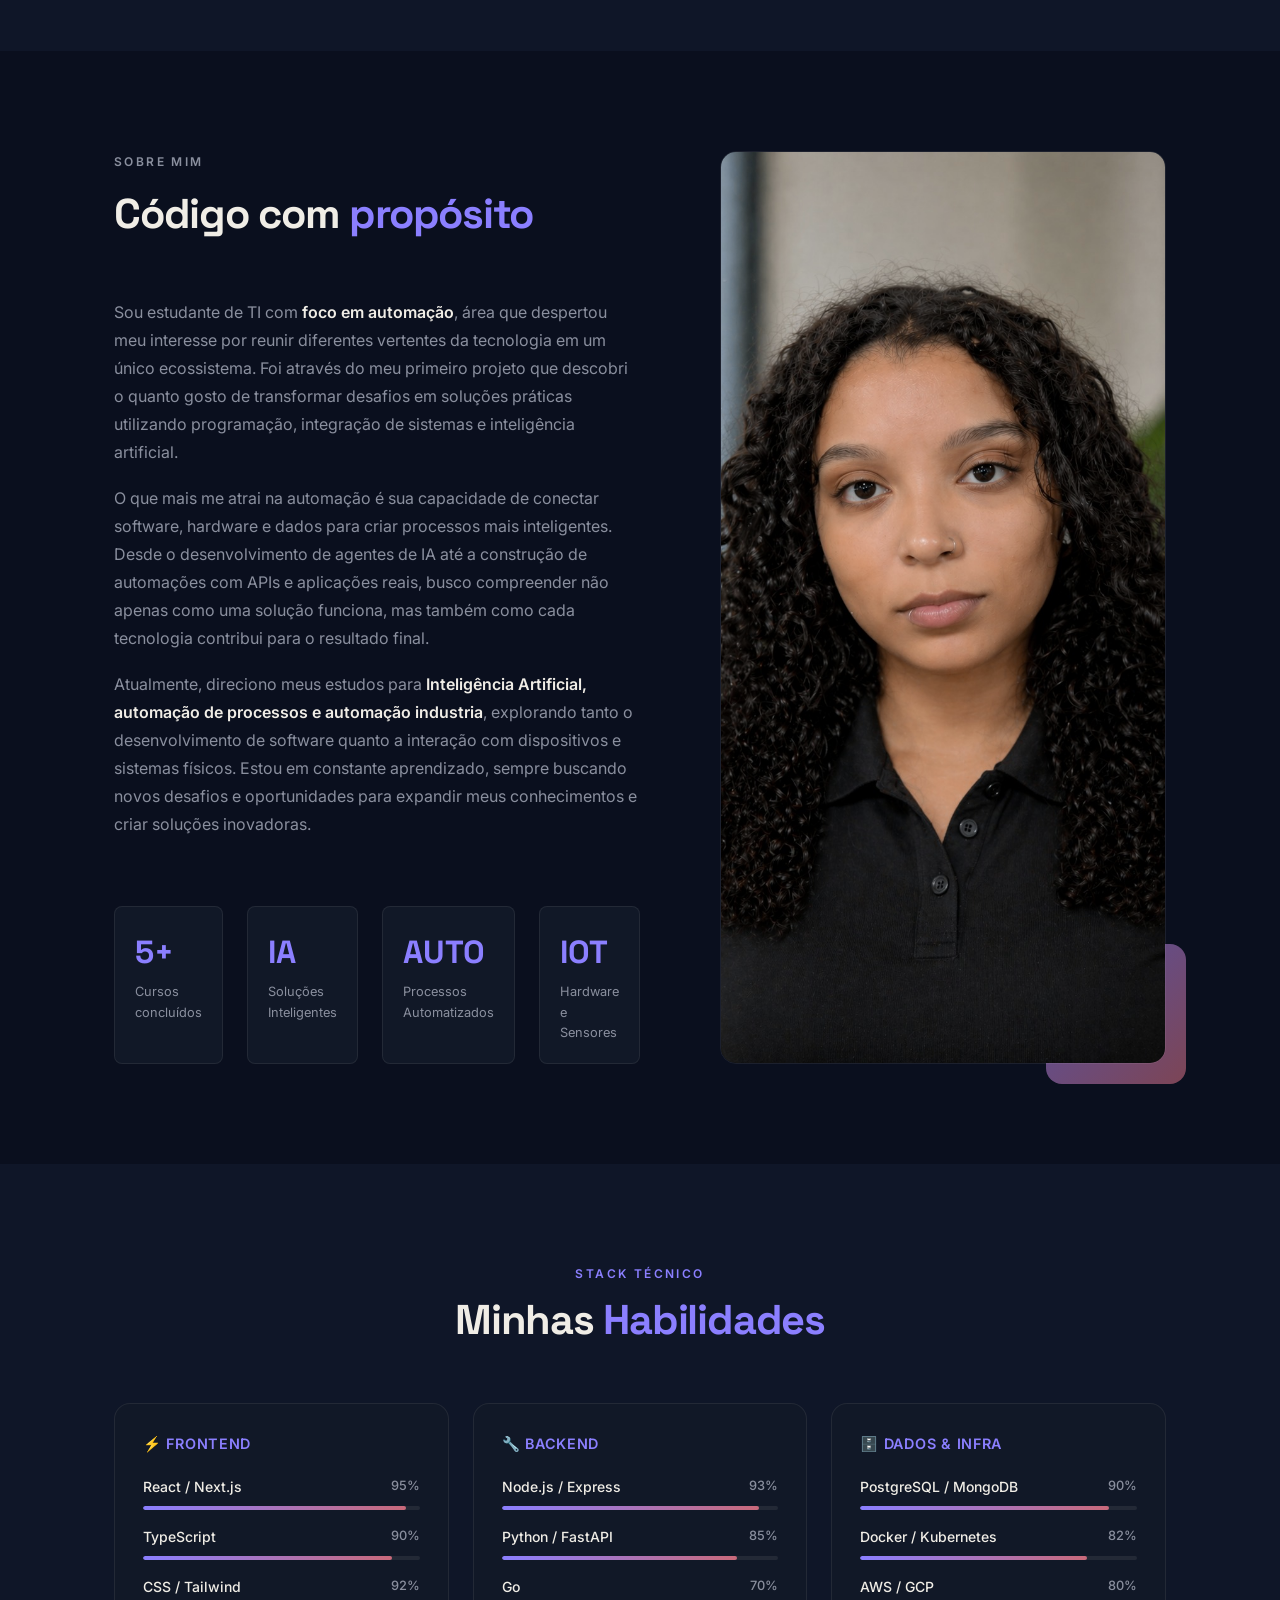
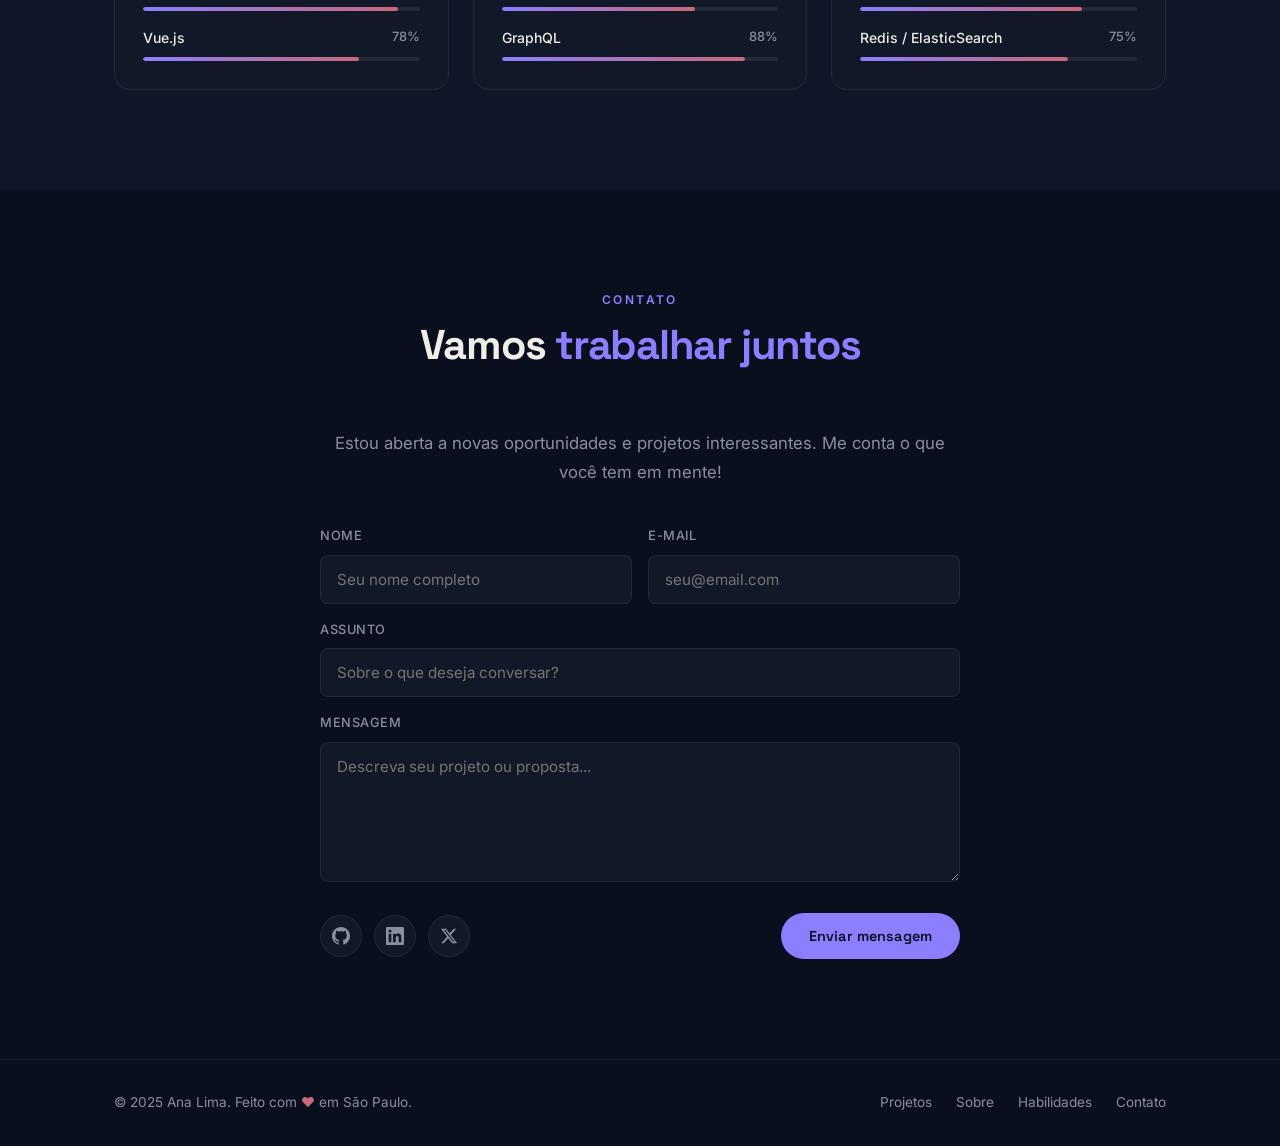
==== commit ab9ce33c: "Update index.html" ====
--- a/index.html
+++ b/index.html
@@ -141,11 +141,11 @@
           </div>
           <div class="reveal">
             <p>Sou estudante de TI com <strong>foco em automação</strong>, área que despertou meu interesse por reunir diferentes vertentes da tecnologia em um único ecossistema. Foi através do meu primeiro projeto que descobri o quanto gosto de transformar desafios em soluções práticas utilizando programação, integração de sistemas e inteligência artificial.</p>
-            <p>O que mais me atrai na automação é sua capacidade de conectar sofrware, hadrware e dados para criar processos mais inteligentes. Desde o desenvolvimento de agentes de IA até a construçõa de automações cim APIs e aplicações reais, busco compreender não apenas como uma solução funciona, mas também como cada tecnologia contribui para o resultado final.</p>
+            <p>O que mais me atrai na automação é sua capacidade de conectar software, hardware e dados para criar processos mais inteligentes. Desde o desenvolvimento de agentes de IA até a construção de automações com APIs e aplicações reais, busco compreender não apenas como uma solução funciona, mas também como cada tecnologia contribui para o resultado final.</p>
             <p>Atualmente, direciono meus estudos para <strong>Inteligência Artificial, automação de processos e automação industria</strong>, explorando tanto o desenvolvimento de software quanto a interação com dispositivos e sistemas físicos. Estou em constante aprendizado, sempre buscando novos desafios e oportunidades para expandir meus conhecimentos e criar soluções inovadoras.<br><br></p>
           </div>
           <div class="about__stats reveal">
-            <div class="stat"><div class="stat__num">5+</div><div class="stat__label">Cursos concluuídos</div></div>
+            <div class="stat"><div class="stat__num">5+</div><div class="stat__label">Cursos concluídos</div></div>
             <div class="stat"><div class="stat__num">IA</div><div class="stat__label">Soluções Inteligentes</div></div>
             <div class="stat"><div class="stat__num">AUTO</div><div class="stat__label">Processos Automatizados</div></div>
             <div class="stat"><div class="stat__num">IOT</div><div class="stat__label">Hardware e Sensores</div></div>
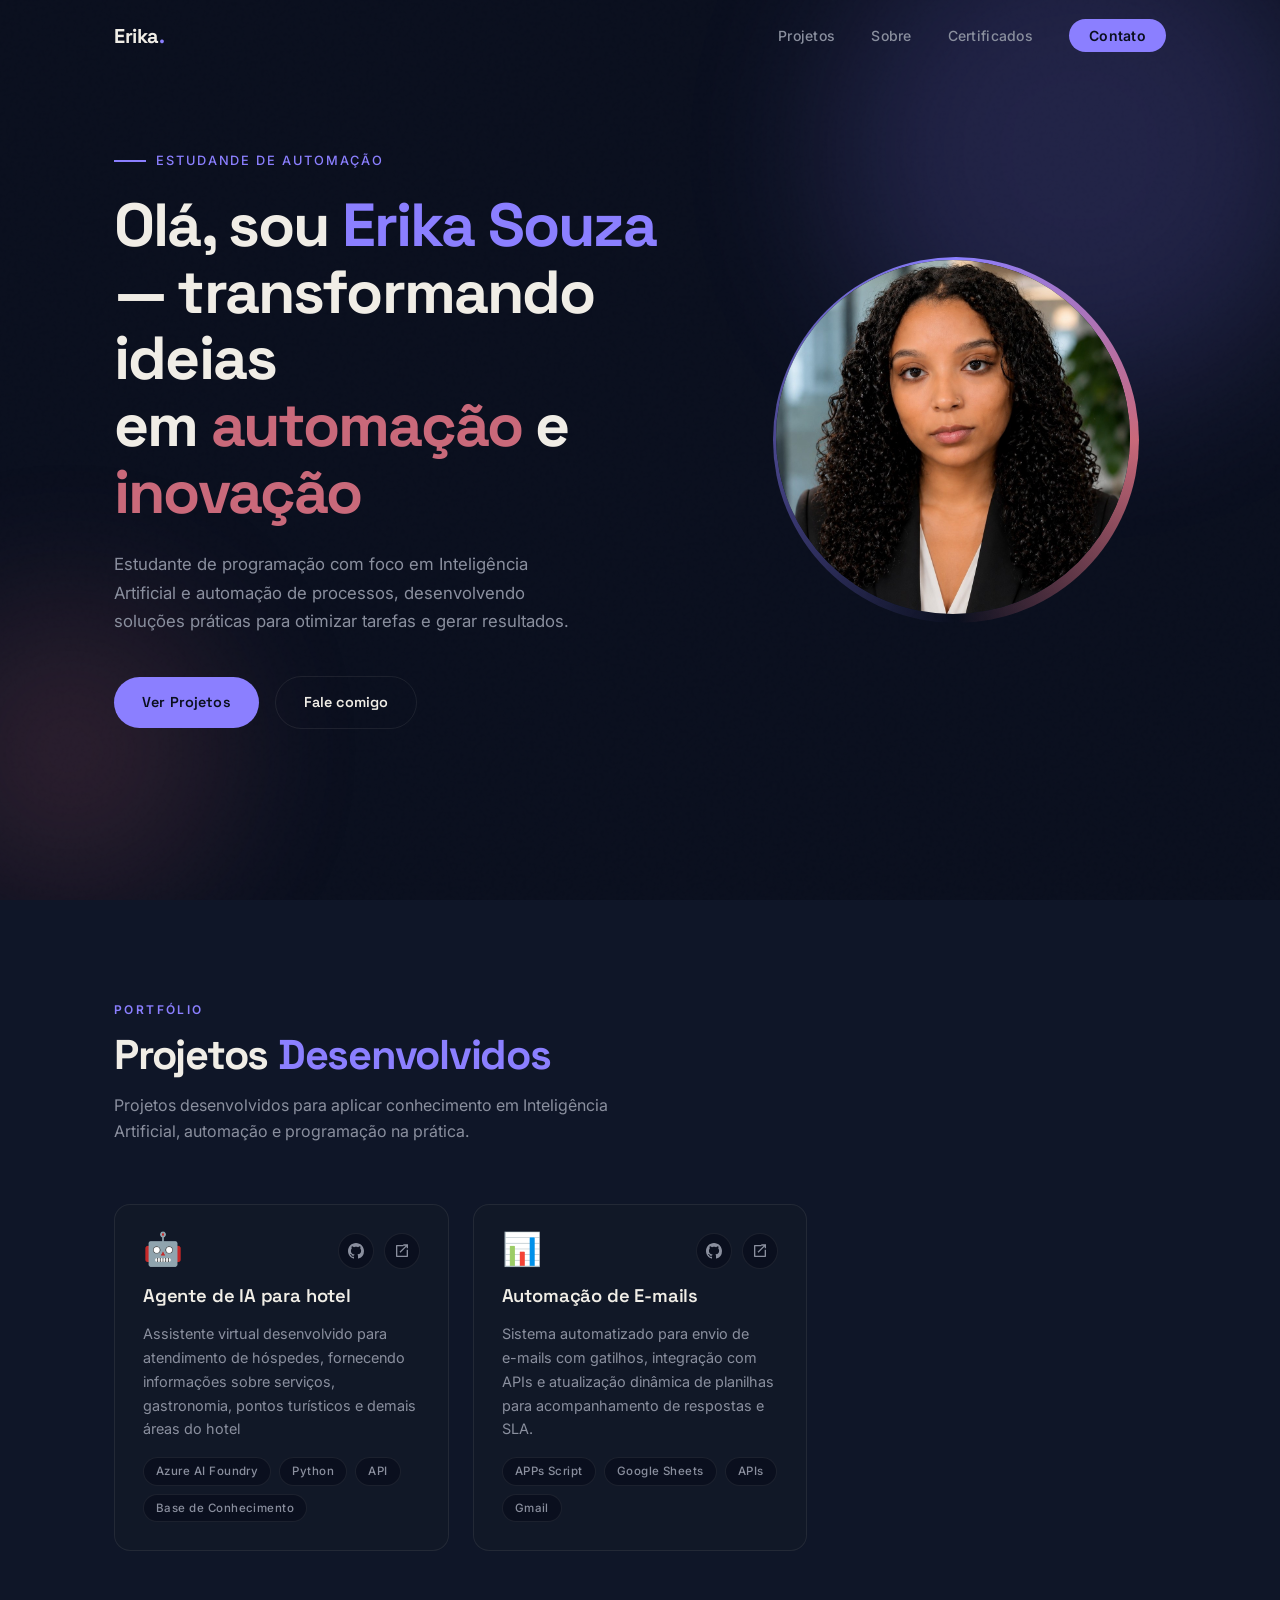
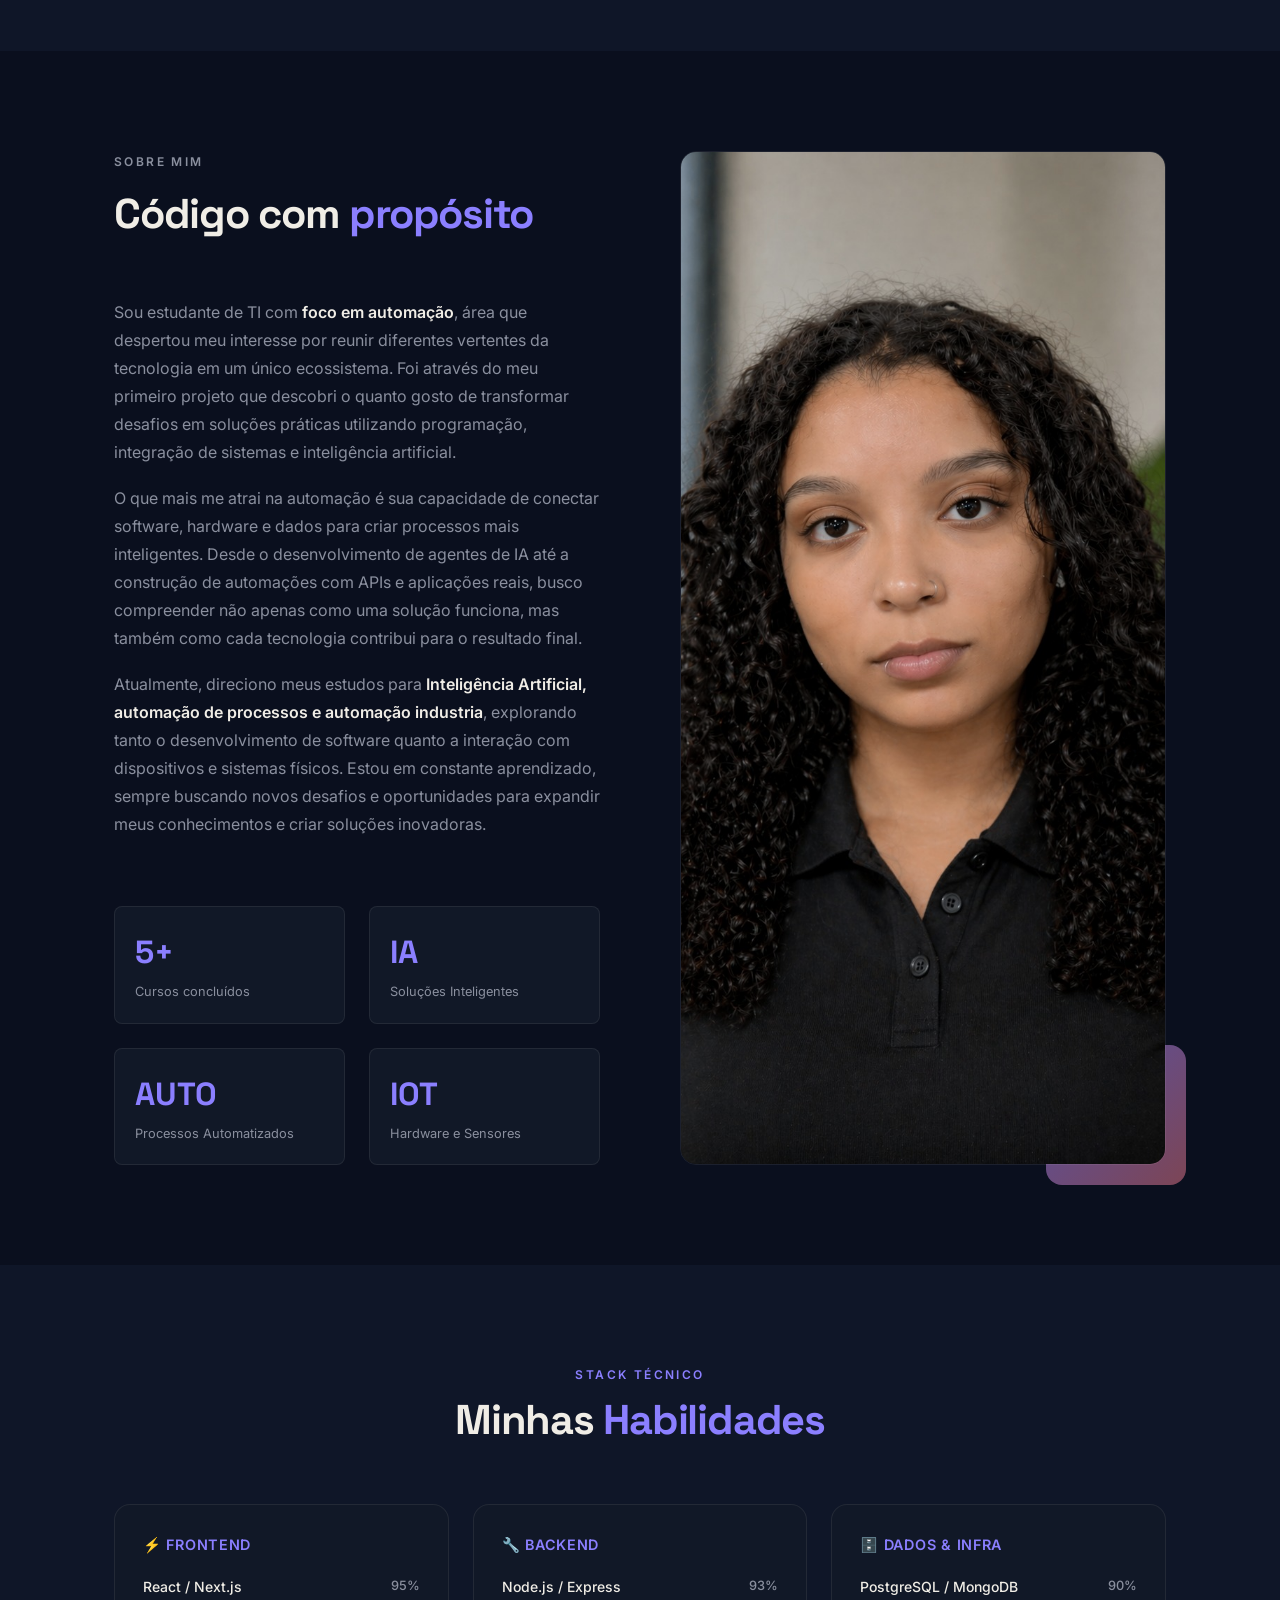
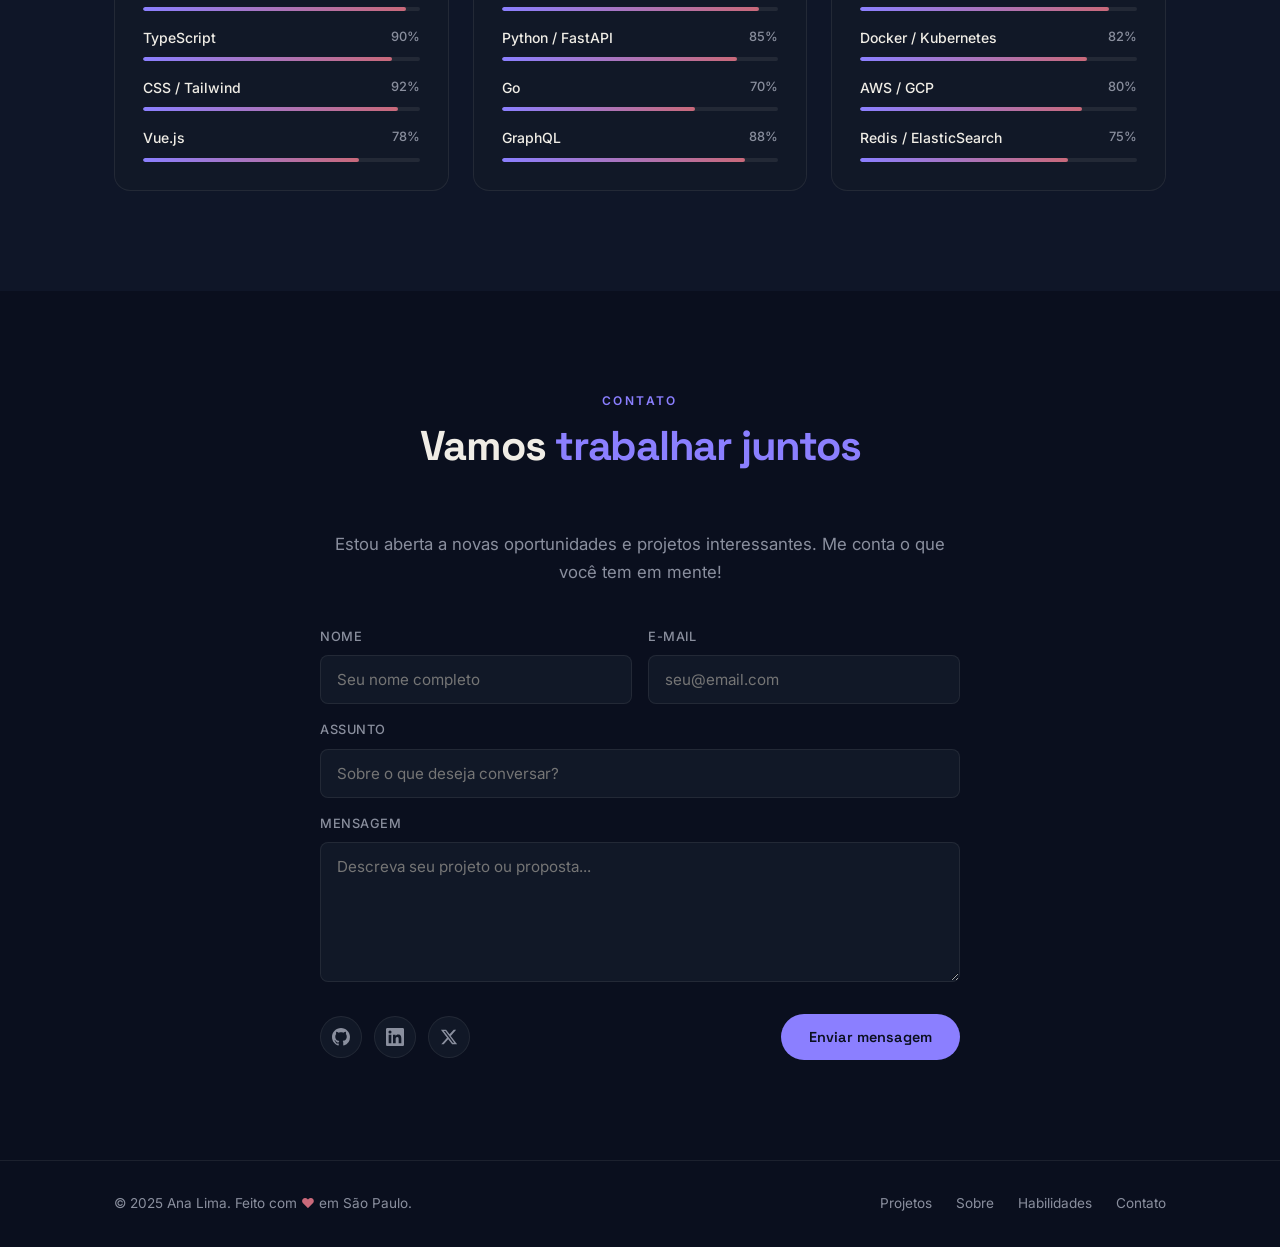
==== commit fa6a21a6: "Update index.html" ====
--- a/index.html
+++ b/index.html
@@ -93,7 +93,7 @@
             </div>
           </div>
           <h3 class="project-card__title">Agente de IA para hotel</h3>
-          <p class="project-card__desc">Assistente virtual desenvolvido para atendimento de hóspedes, fornecendo informações sobre serviços, agstronomia, pontos turísticos e demais áreas do hotel</p>
+          <p class="project-card__desc">Assistente virtual desenvolvido para atendimento de hóspedes, fornecendo informações sobre serviços, gastronomia, pontos turísticos e demais áreas do hotel</p>
           <div class="project-card__tags">
             <span class="tag">Azure AI Foundry</span>
             <span class="tag">Python</span>
@@ -116,7 +116,7 @@
             </div>
           </div>
           <h3 class="project-card__title">Automação de E-mails</h3>
-          <p class="project-card__desc">Sistema automatizado para envio de e-mails com gatilhos, integração com APIs e atualização dinâmica de planilhas para acompanhamento de respostas e SLA.</p>
+          <p class="project-card__desc">Sistema automatizado para envio de <br>e-mails com gatilhos, integração com APIs e atualização dinâmica de planilhas para acompanhamento de respostas e SLA.</p>
           <div class="project-card__tags">
             <span class="tag">APPs Script</span>
             <span class="tag">Google Sheets</span>
--- a/assets/style.css
+++ b/assets/style.css
@@ -364,8 +364,9 @@
       line-height: 1.75;
     }
     .about__text p strong { color: var(--txt-primary); font-weight: 600; }
+
     .about__stats {
-      display: grid; grid-template-columns: repeat(4, 1fr); gap: 24px;
+      display: grid; grid-template-columns: 1fr 1fr; gap: 24px;
       margin-top: 40px;
     }
     .stat {
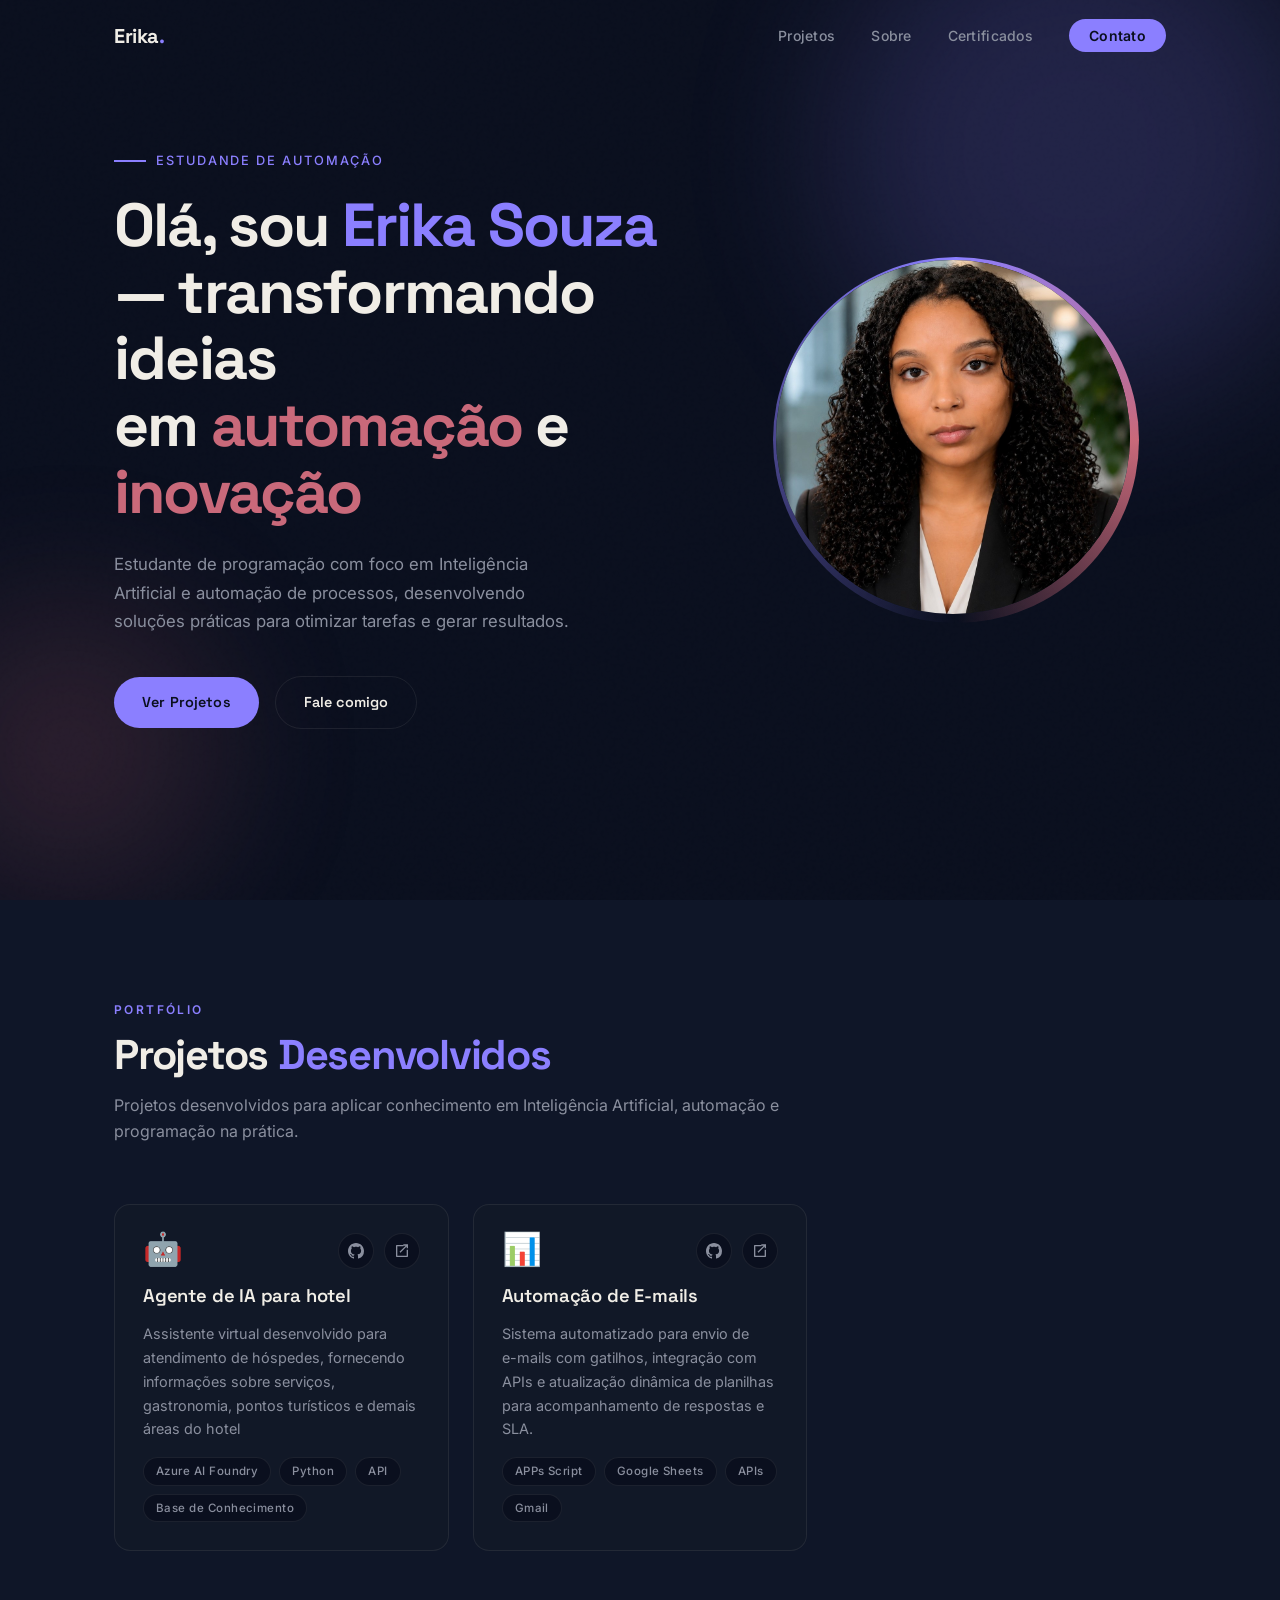
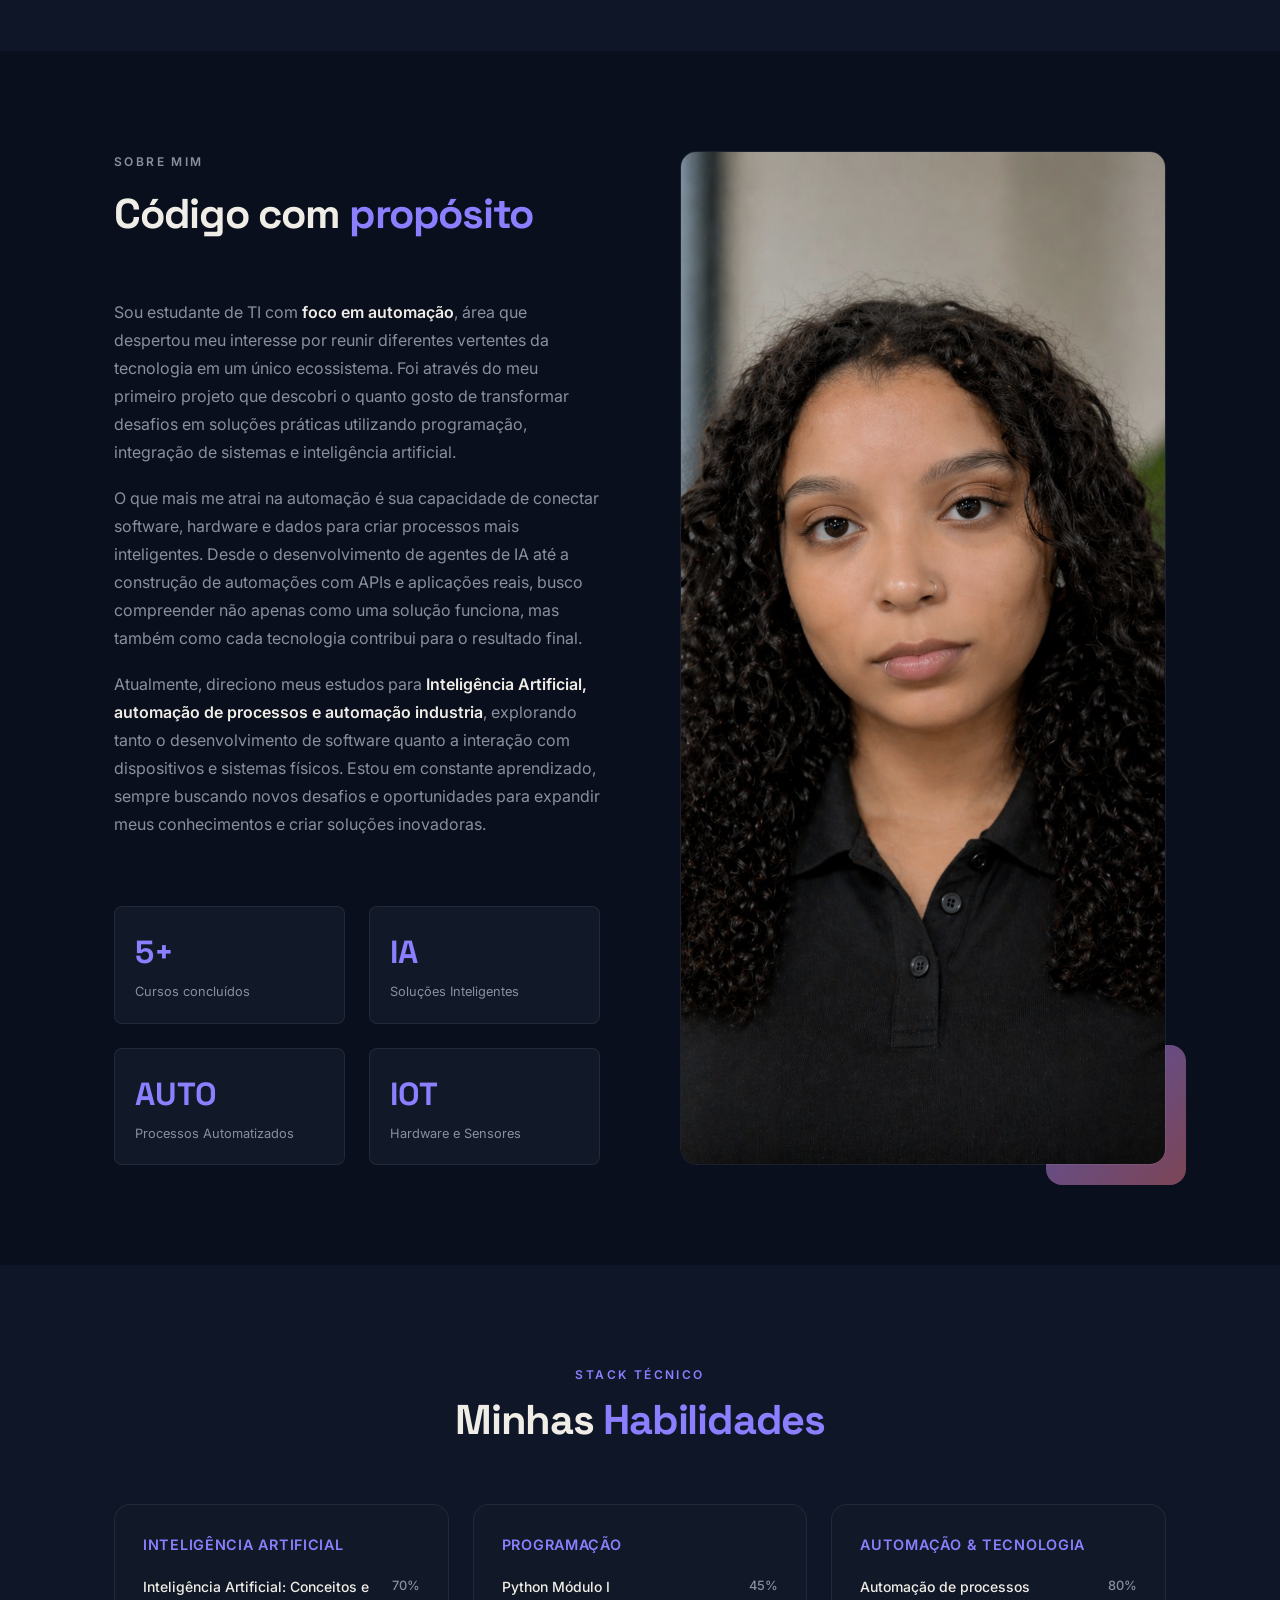
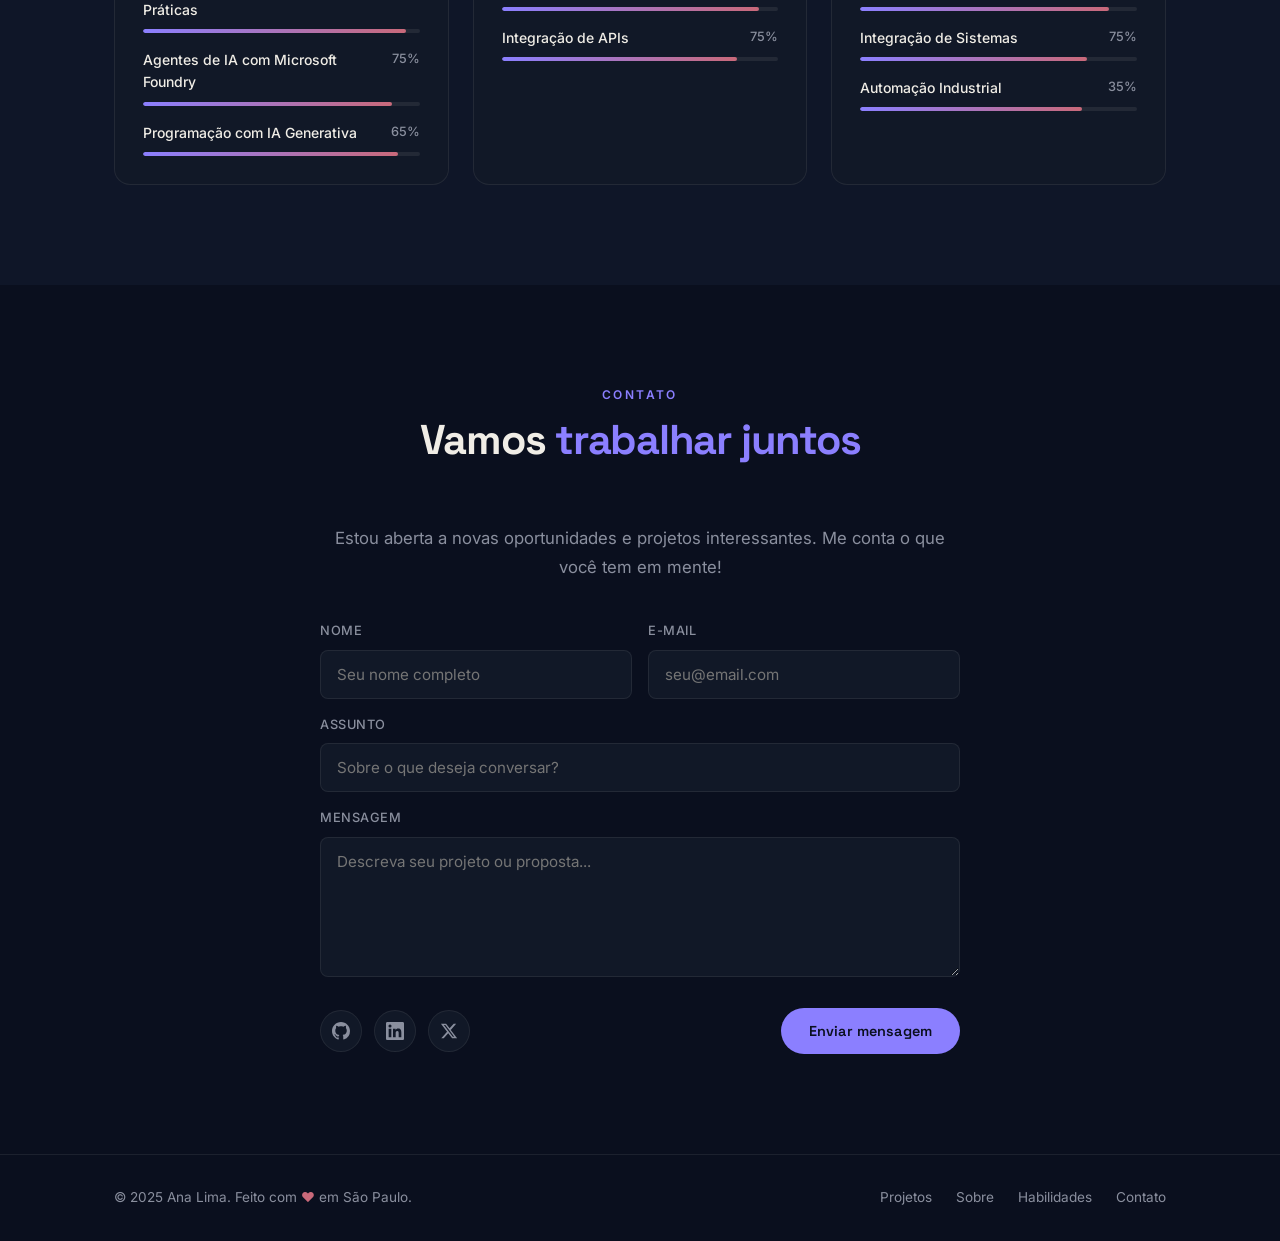
==== commit 2064d025: "Update index.html" ====
--- a/index.html
+++ b/index.html
@@ -174,62 +174,46 @@
       <div class="skills__grid">
 
         <div class="skill-group reveal">
-          <div class="skill-group__title">⚡ Frontend</div>
-          <div class="skill-item">
-            <div class="skill-item__header"><span>React / Next.js</span><span class="skill-item__pct">95%</span></div>
+          <div class="skill-group__title">Inteligência Artificial</div>
+          <div class="skill-item">
+            <div class="skill-item__header"><span>Inteligência Artificial: Conceitos e Práticas</span><span class="skill-item__pct">70%</span></div>
             <div class="skill-bar"><div class="skill-bar__fill" style="--w:0.95"></div></div>
           </div>
           <div class="skill-item">
-            <div class="skill-item__header"><span>TypeScript</span><span class="skill-item__pct">90%</span></div>
+            <div class="skill-item__header"><span>Agentes de IA com Microsoft Foundry</span><span class="skill-item__pct">75%</span></div>
             <div class="skill-bar"><div class="skill-bar__fill" style="--w:0.90"></div></div>
           </div>
           <div class="skill-item">
-            <div class="skill-item__header"><span>CSS / Tailwind</span><span class="skill-item__pct">92%</span></div>
+            <div class="skill-item__header"><span>Programação com IA Generativa</span><span class="skill-item__pct">65%</span></div>
             <div class="skill-bar"><div class="skill-bar__fill" style="--w:0.92"></div></div>
           </div>
-          <div class="skill-item">
-            <div class="skill-item__header"><span>Vue.js</span><span class="skill-item__pct">78%</span></div>
-            <div class="skill-bar"><div class="skill-bar__fill" style="--w:0.78"></div></div>
-          </div>
         </div>
 
         <div class="skill-group reveal">
-          <div class="skill-group__title">🔧 Backend</div>
-          <div class="skill-item">
-            <div class="skill-item__header"><span>Node.js / Express</span><span class="skill-item__pct">93%</span></div>
+          <div class="skill-group__title">Programação</div>
+          <div class="skill-item">
+            <div class="skill-item__header"><span>Python Módulo I</span><span class="skill-item__pct">45%</span></div>
             <div class="skill-bar"><div class="skill-bar__fill" style="--w:0.93"></div></div>
           </div>
           <div class="skill-item">
-            <div class="skill-item__header"><span>Python / FastAPI</span><span class="skill-item__pct">85%</span></div>
+            <div class="skill-item__header"><span>Integração de APIs</span><span class="skill-item__pct">75%</span></div>
             <div class="skill-bar"><div class="skill-bar__fill" style="--w:0.85"></div></div>
           </div>
-          <div class="skill-item">
-            <div class="skill-item__header"><span>Go</span><span class="skill-item__pct">70%</span></div>
-            <div class="skill-bar"><div class="skill-bar__fill" style="--w:0.70"></div></div>
-          </div>
-          <div class="skill-item">
-            <div class="skill-item__header"><span>GraphQL</span><span class="skill-item__pct">88%</span></div>
-            <div class="skill-bar"><div class="skill-bar__fill" style="--w:0.88"></div></div>
-          </div>
         </div>
 
         <div class="skill-group reveal">
-          <div class="skill-group__title">🗄️ Dados & Infra</div>
-          <div class="skill-item">
-            <div class="skill-item__header"><span>PostgreSQL / MongoDB</span><span class="skill-item__pct">90%</span></div>
+          <div class="skill-group__title">Automação & Tecnologia</div>
+          <div class="skill-item">
+            <div class="skill-item__header"><span>Automação de processos</span><span class="skill-item__pct">80%</span></div>
             <div class="skill-bar"><div class="skill-bar__fill" style="--w:0.90"></div></div>
           </div>
           <div class="skill-item">
-            <div class="skill-item__header"><span>Docker / Kubernetes</span><span class="skill-item__pct">82%</span></div>
+            <div class="skill-item__header"><span>Integração de Sistemas</span><span class="skill-item__pct">75%</span></div>
             <div class="skill-bar"><div class="skill-bar__fill" style="--w:0.82"></div></div>
           </div>
           <div class="skill-item">
-            <div class="skill-item__header"><span>AWS / GCP</span><span class="skill-item__pct">80%</span></div>
+            <div class="skill-item__header"><span>Automação Industrial</span><span class="skill-item__pct">35%</span></div>
             <div class="skill-bar"><div class="skill-bar__fill" style="--w:0.80"></div></div>
-          </div>
-          <div class="skill-item">
-            <div class="skill-item__header"><span>Redis / ElasticSearch</span><span class="skill-item__pct">75%</span></div>
-            <div class="skill-bar"><div class="skill-bar__fill" style="--w:0.75"></div></div>
           </div>
         </div>
 
--- a/assets/style.css
+++ b/assets/style.css
@@ -277,12 +277,11 @@
     }
     .sec-header__title span { color: var(--accent); }
     .sec-header__sub {
-      margin-top: 14px;
-      color: var(--txt-muted);
-      max-width: 500px;
-      font-size: 1rem;
-    }
-
+     margin-top: 14px;
+     color: var(--txt-muted);
+     max-width: 700px;
+     font-size: 1rem;
+    }
     /* =============================================
        PROJECTS
        ============================================= */
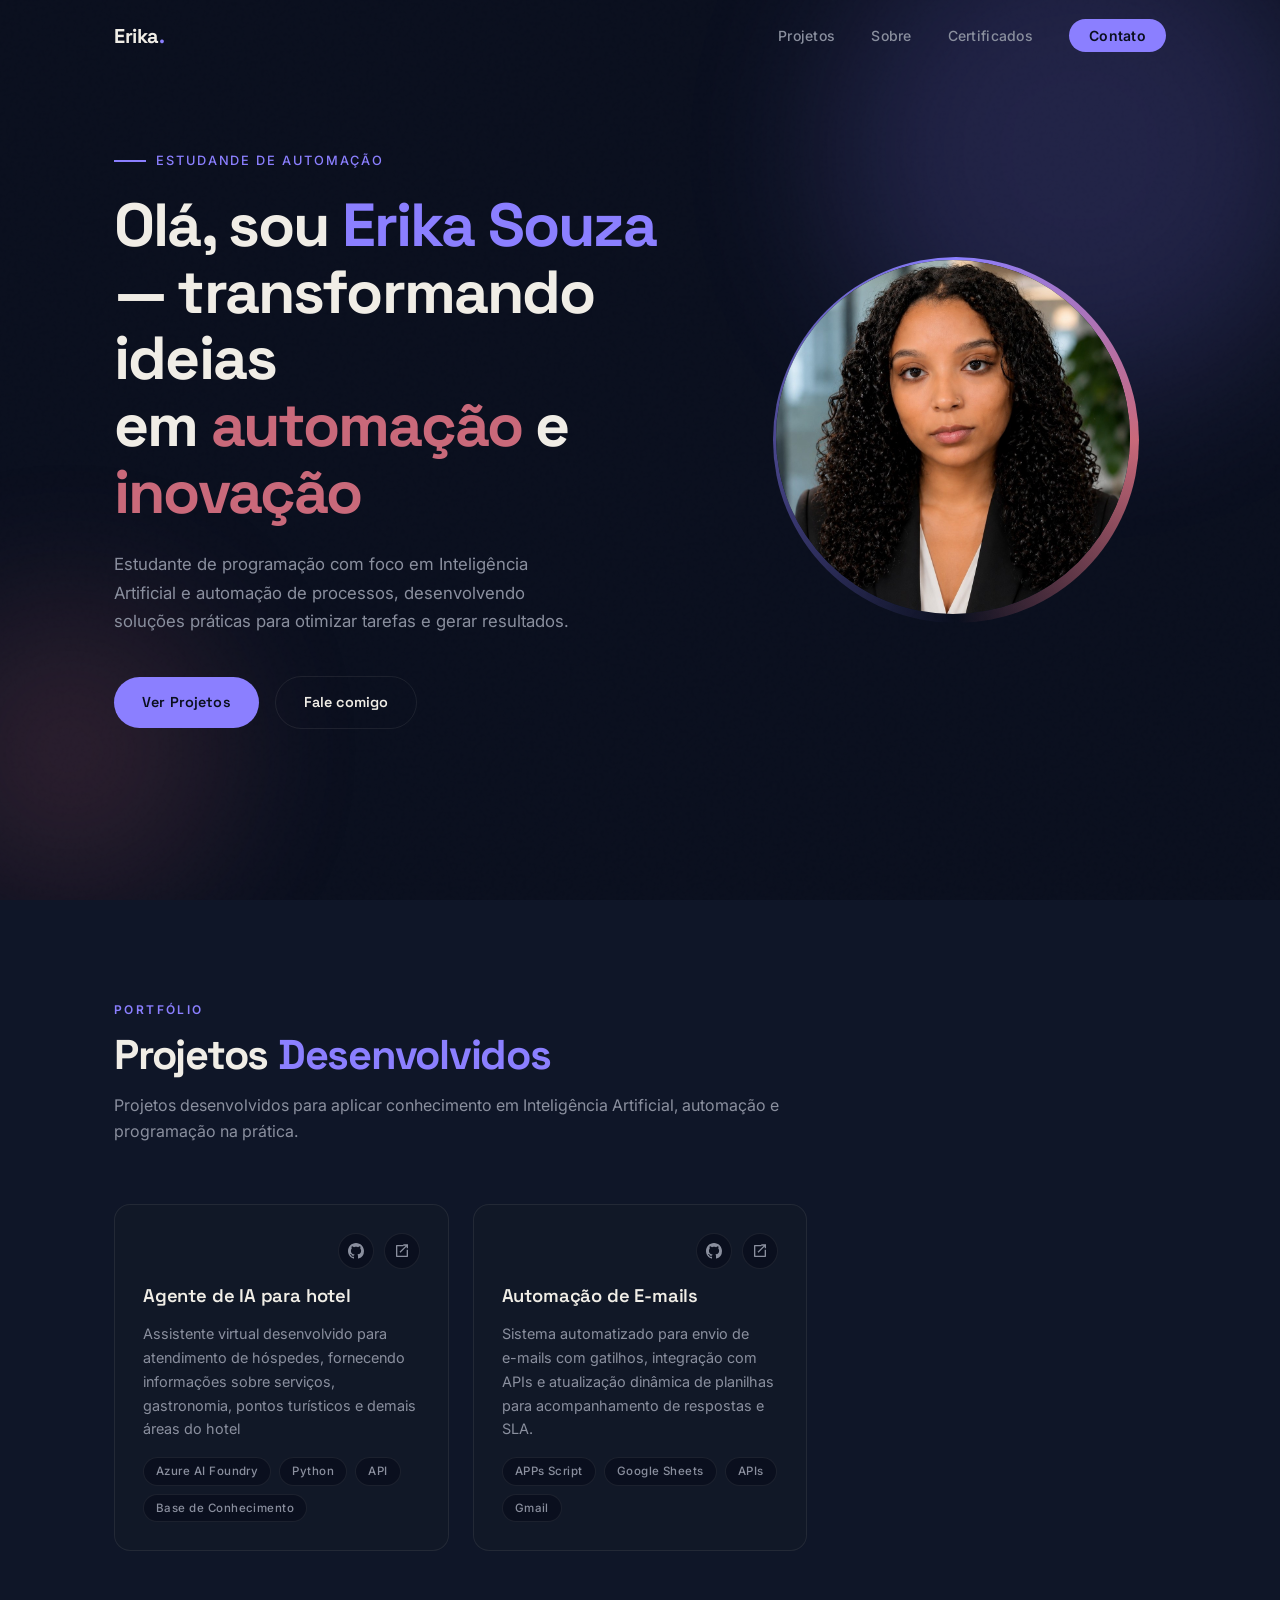
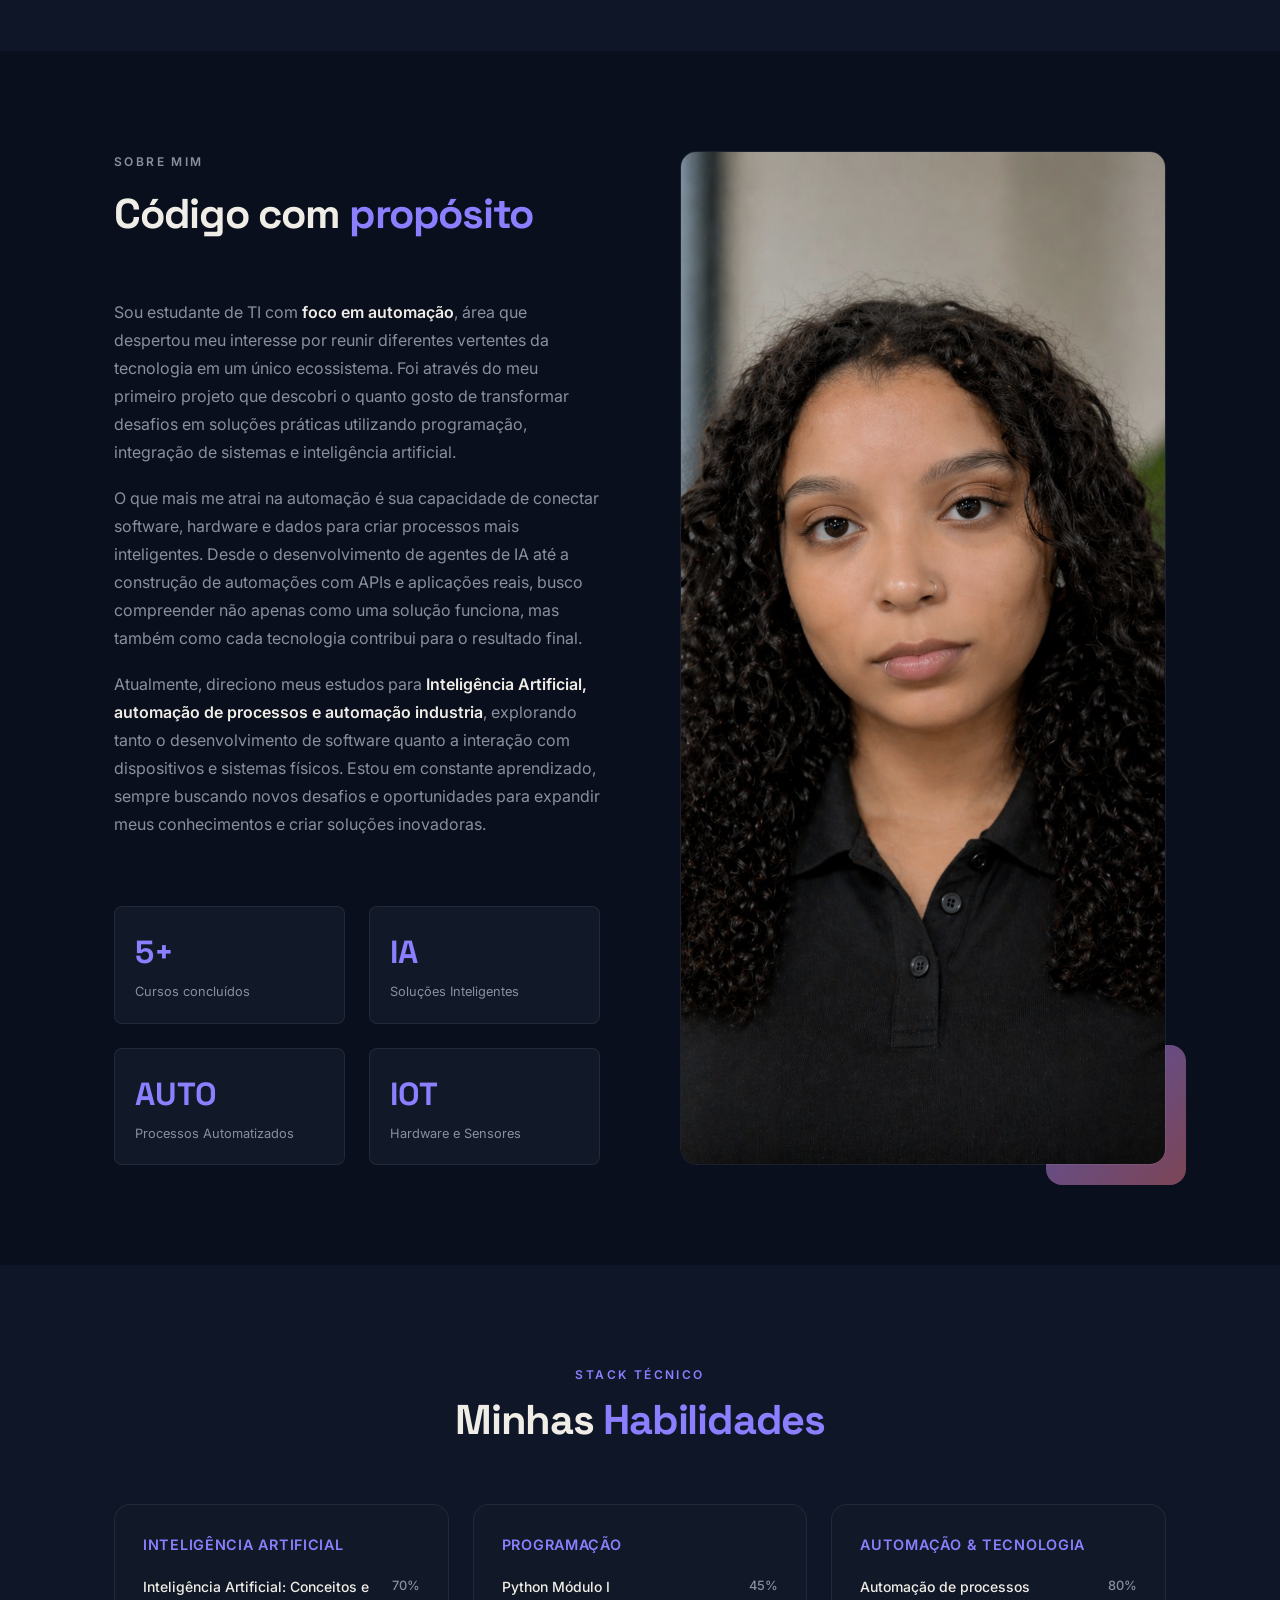
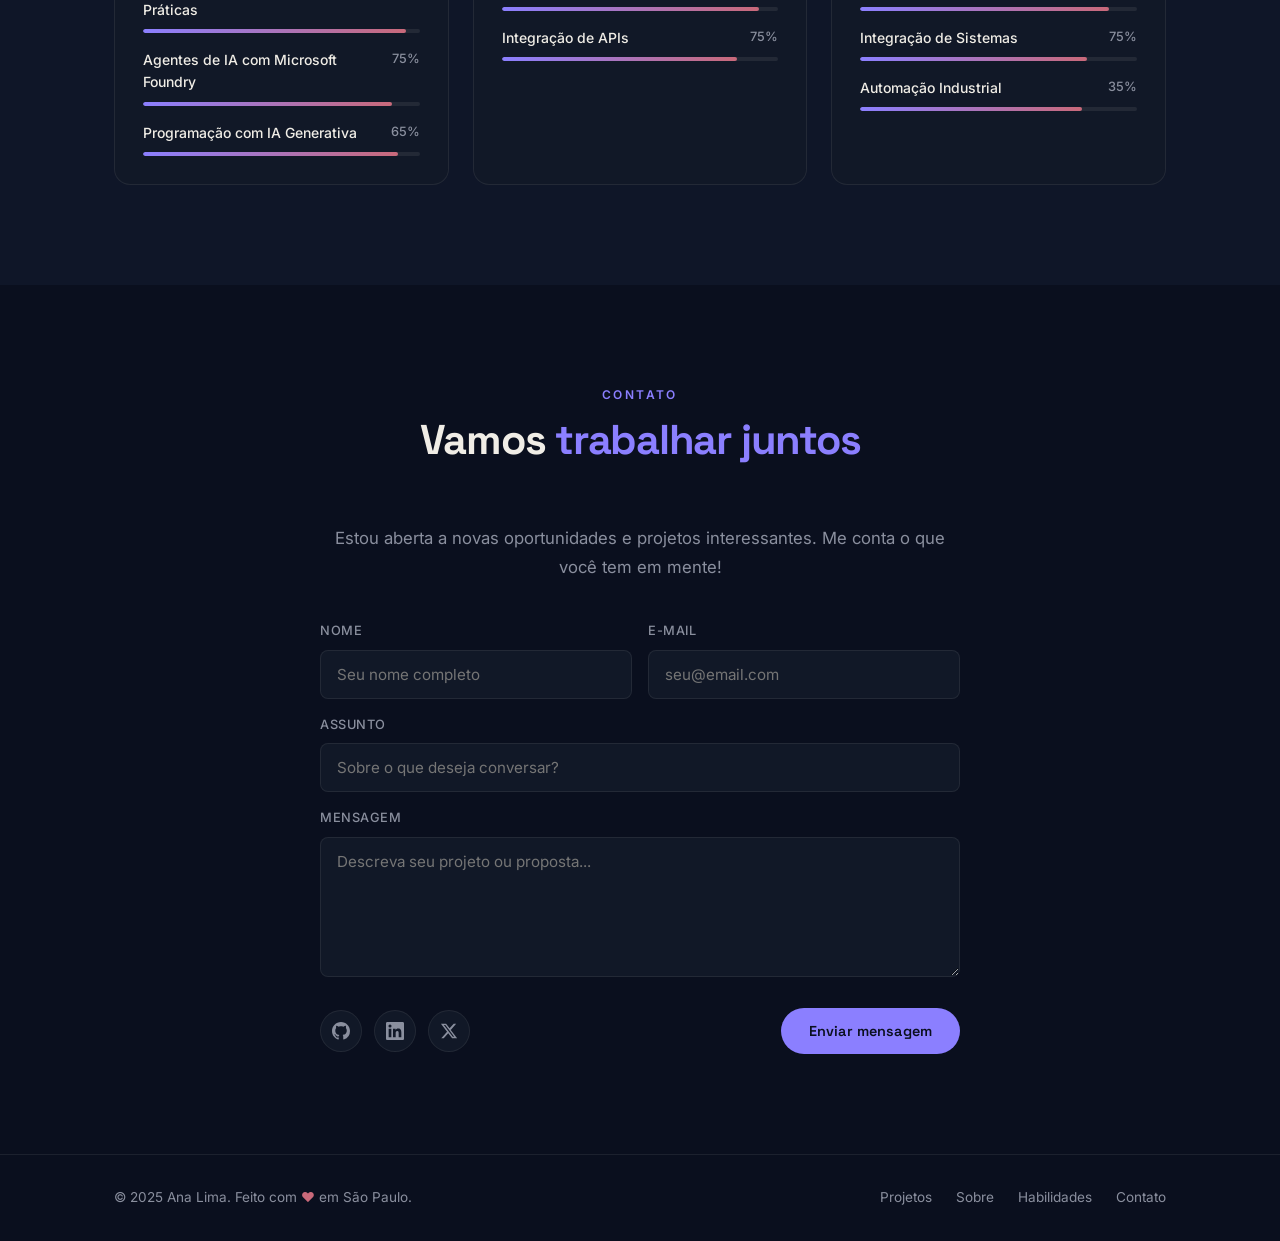
==== commit 1709a561: "Update index.html" ====
--- a/index.html
+++ b/index.html
@@ -82,7 +82,7 @@
         <!-- Card 2 -->
         <article class="project-card reveal">
           <div class="project-card__header">
-            <div class="project-card__icon">🤖</div>
+            <div class="project-card__icon"></div>
             <div class="project-card__links">
               <a href="#" class="project-card__link" title="GitHub" aria-label="GitHub">
                 <svg viewBox="0 0 24 24" xmlns="http://www.w3.org/2000/svg"><path d="M12 0C5.37 0 0 5.37 0 12c0 5.31 3.435 9.795 8.205 11.385.6.105.825-.255.825-.57 0-.285-.015-1.23-.015-2.235-3.015.555-3.795-.735-4.035-1.41-.135-.345-.72-1.41-1.23-1.695-.42-.225-1.02-.78-.015-.795.945-.015 1.62.87 1.845 1.23 1.08 1.815 2.805 1.305 3.495.99.105-.78.42-1.305.765-1.605-2.67-.3-5.46-1.335-5.46-5.925 0-1.305.465-2.385 1.23-3.225-.12-.3-.54-1.53.12-3.18 0 0 1.005-.315 3.3 1.23.96-.27 1.98-.405 3-.405s2.04.135 3 .405c2.295-1.56 3.3-1.23 3.3-1.23.66 1.65.24 2.88.12 3.18.765.84 1.23 1.905 1.23 3.225 0 4.605-2.805 5.625-5.475 5.925.435.375.81 1.095.81 2.22 0 1.605-.015 2.895-.015 3.3 0 .315.225.69.825.57A12.02 12.02 0 0 0 24 12c0-6.63-5.37-12-12-12z"/></svg>
@@ -105,7 +105,7 @@
         <!-- Card 3 -->
         <article class="project-card reveal">
           <div class="project-card__header">
-            <div class="project-card__icon">📊</div>
+            <div class="project-card__icon"></div>
             <div class="project-card__links">
               <a href="#" class="project-card__link" title="GitHub" aria-label="GitHub">
                 <svg viewBox="0 0 24 24" xmlns="http://www.w3.org/2000/svg"><path d="M12 0C5.37 0 0 5.37 0 12c0 5.31 3.435 9.795 8.205 11.385.6.105.825-.255.825-.57 0-.285-.015-1.23-.015-2.235-3.015.555-3.795-.735-4.035-1.41-.135-.345-.72-1.41-1.23-1.695-.42-.225-1.02-.78-.015-.795.945-.015 1.62.87 1.845 1.23 1.08 1.815 2.805 1.305 3.495.99.105-.78.42-1.305.765-1.605-2.67-.3-5.46-1.335-5.46-5.925 0-1.305.465-2.385 1.23-3.225-.12-.3-.54-1.53.12-3.18 0 0 1.005-.315 3.3 1.23.96-.27 1.98-.405 3-.405s2.04.135 3 .405c2.295-1.56 3.3-1.23 3.3-1.23.66 1.65.24 2.88.12 3.18.765.84 1.23 1.905 1.23 3.225 0 4.605-2.805 5.625-5.475 5.925.435.375.81 1.095.81 2.22 0 1.605-.015 2.895-.015 3.3 0 .315.225.69.825.57A12.02 12.02 0 0 0 24 12c0-6.63-5.37-12-12-12z"/></svg>
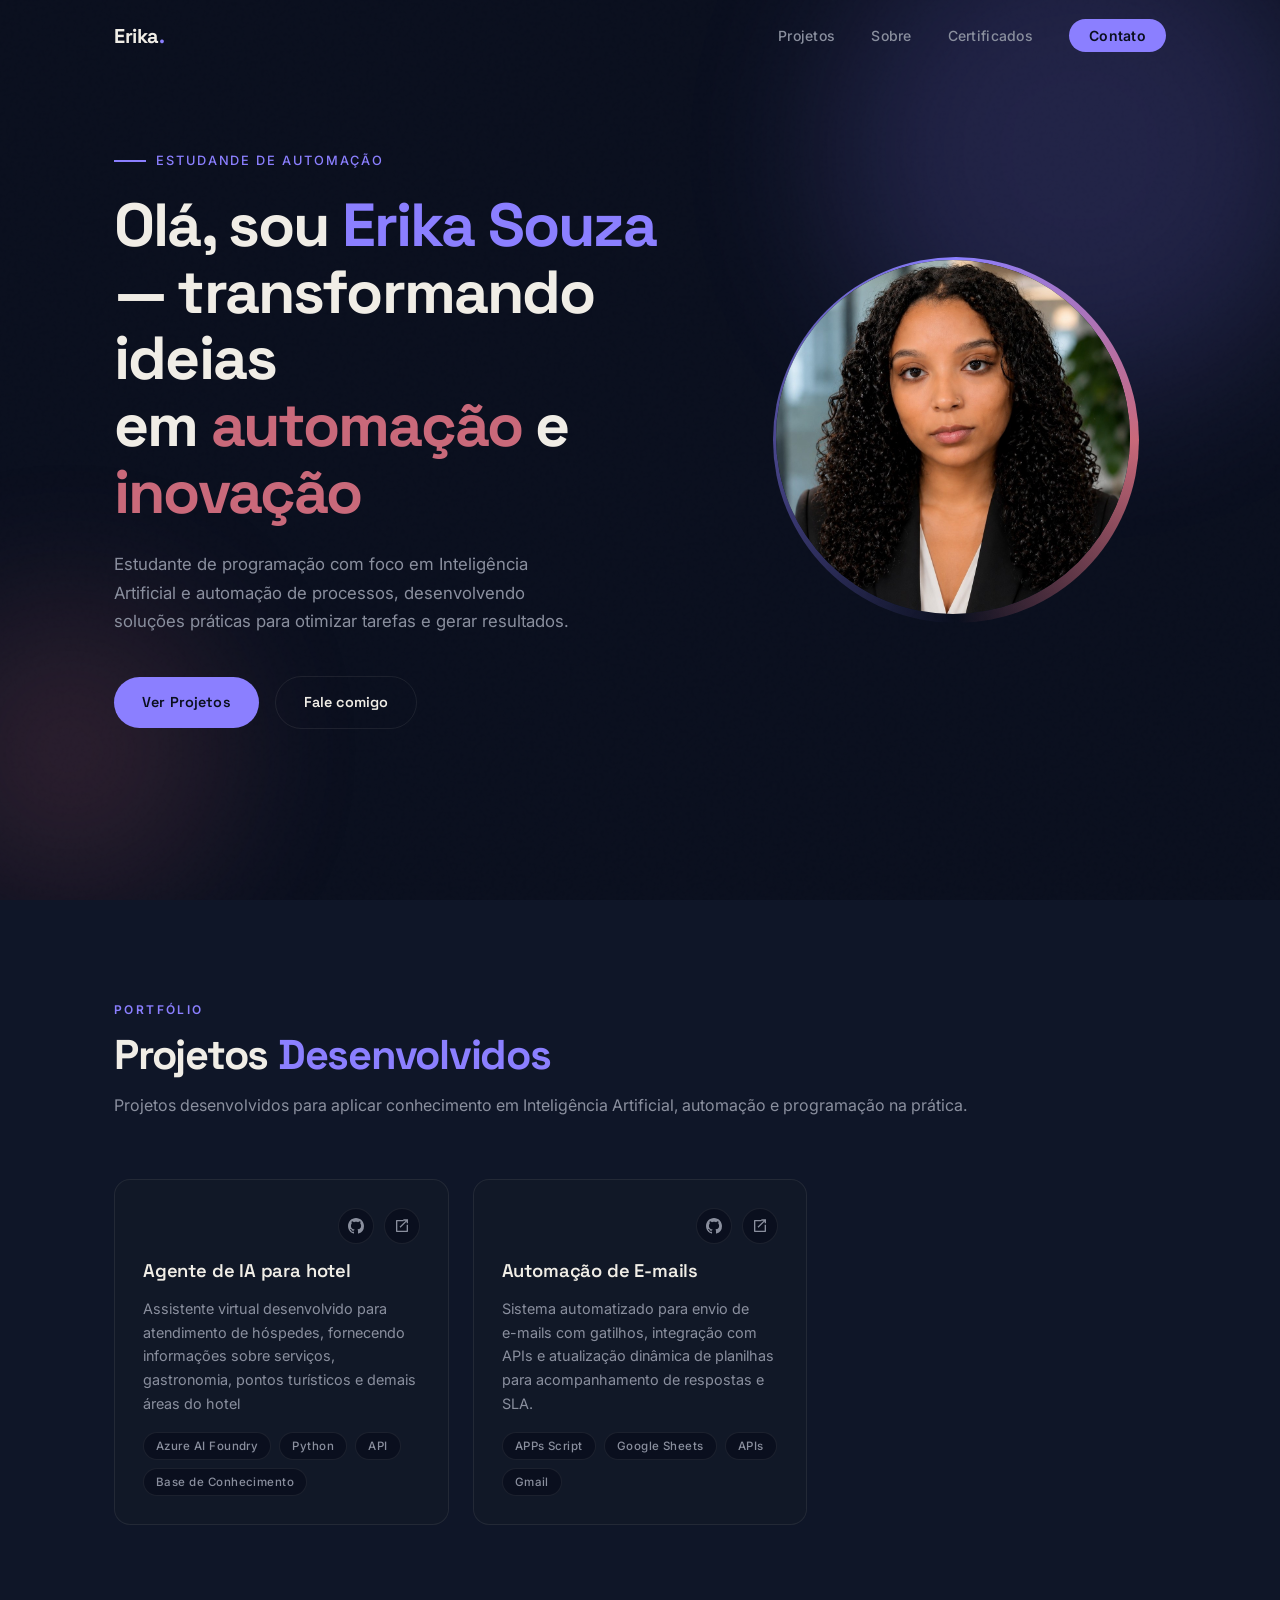
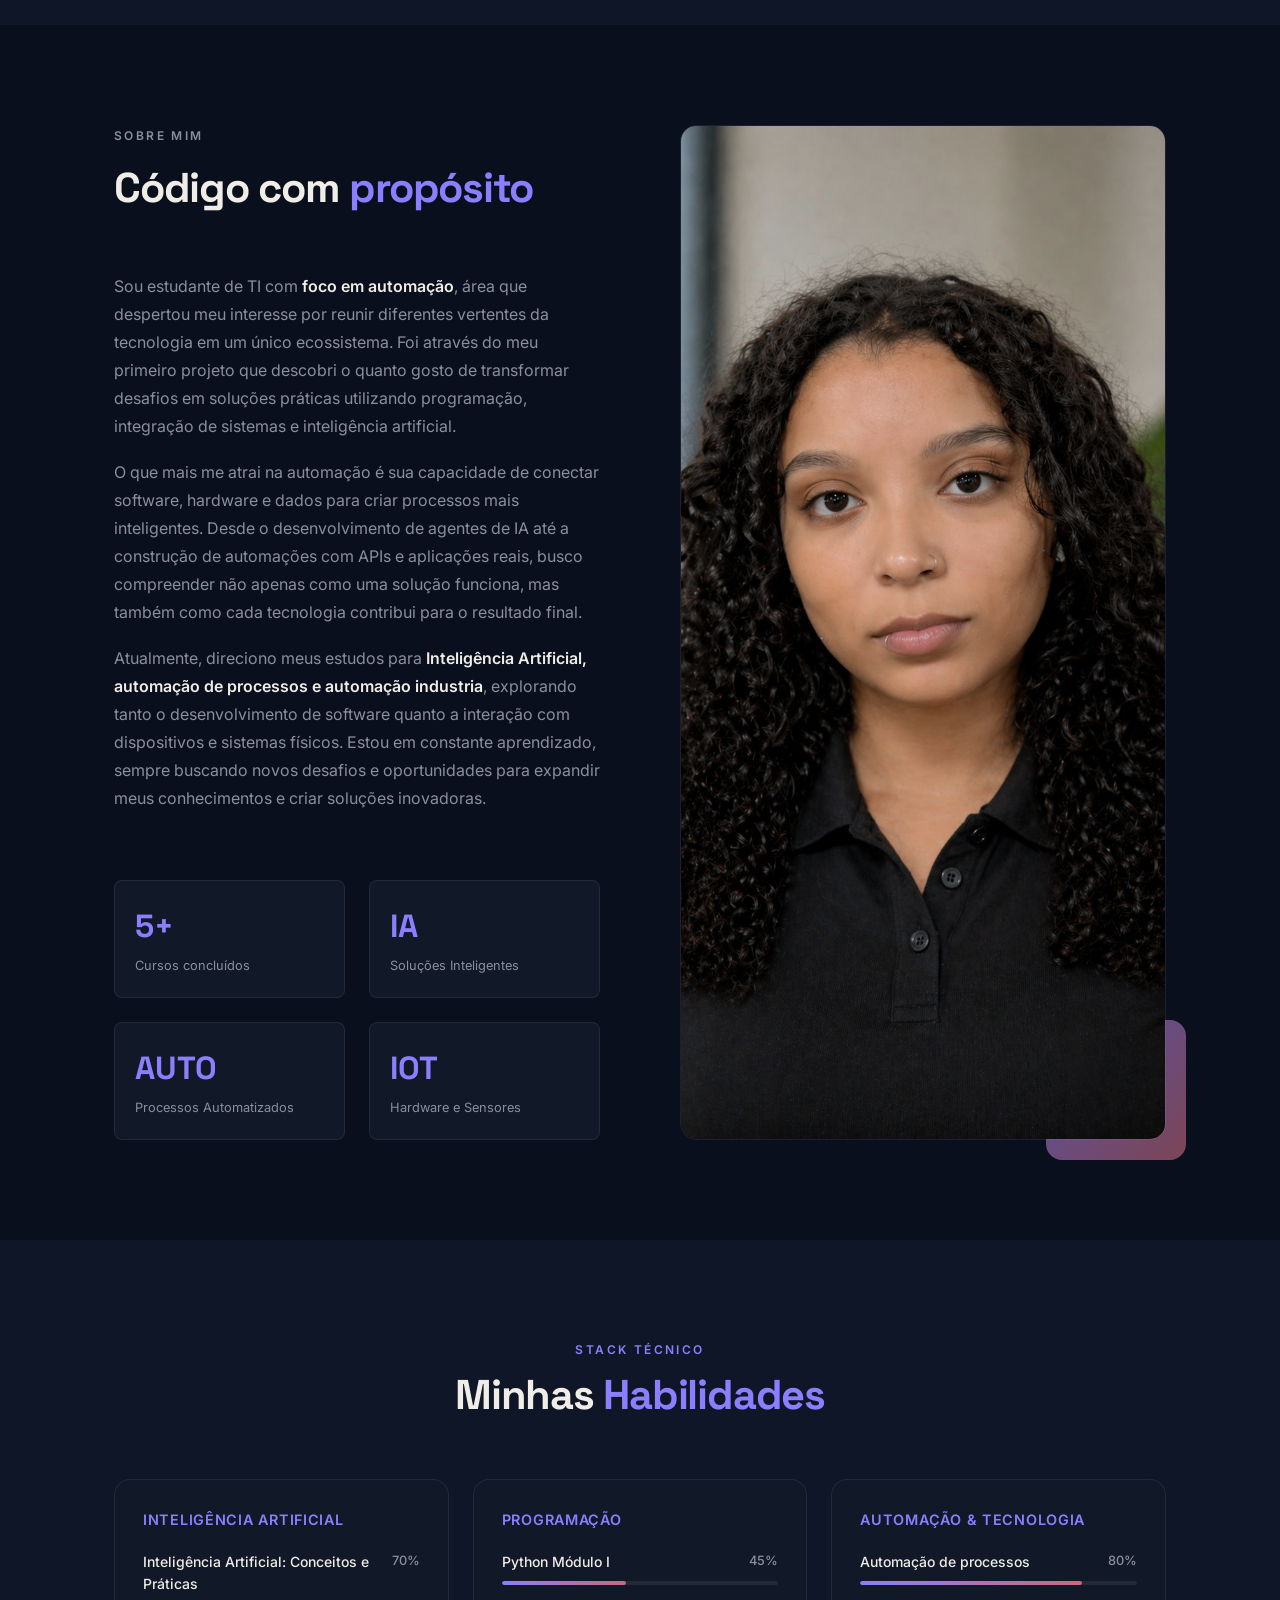
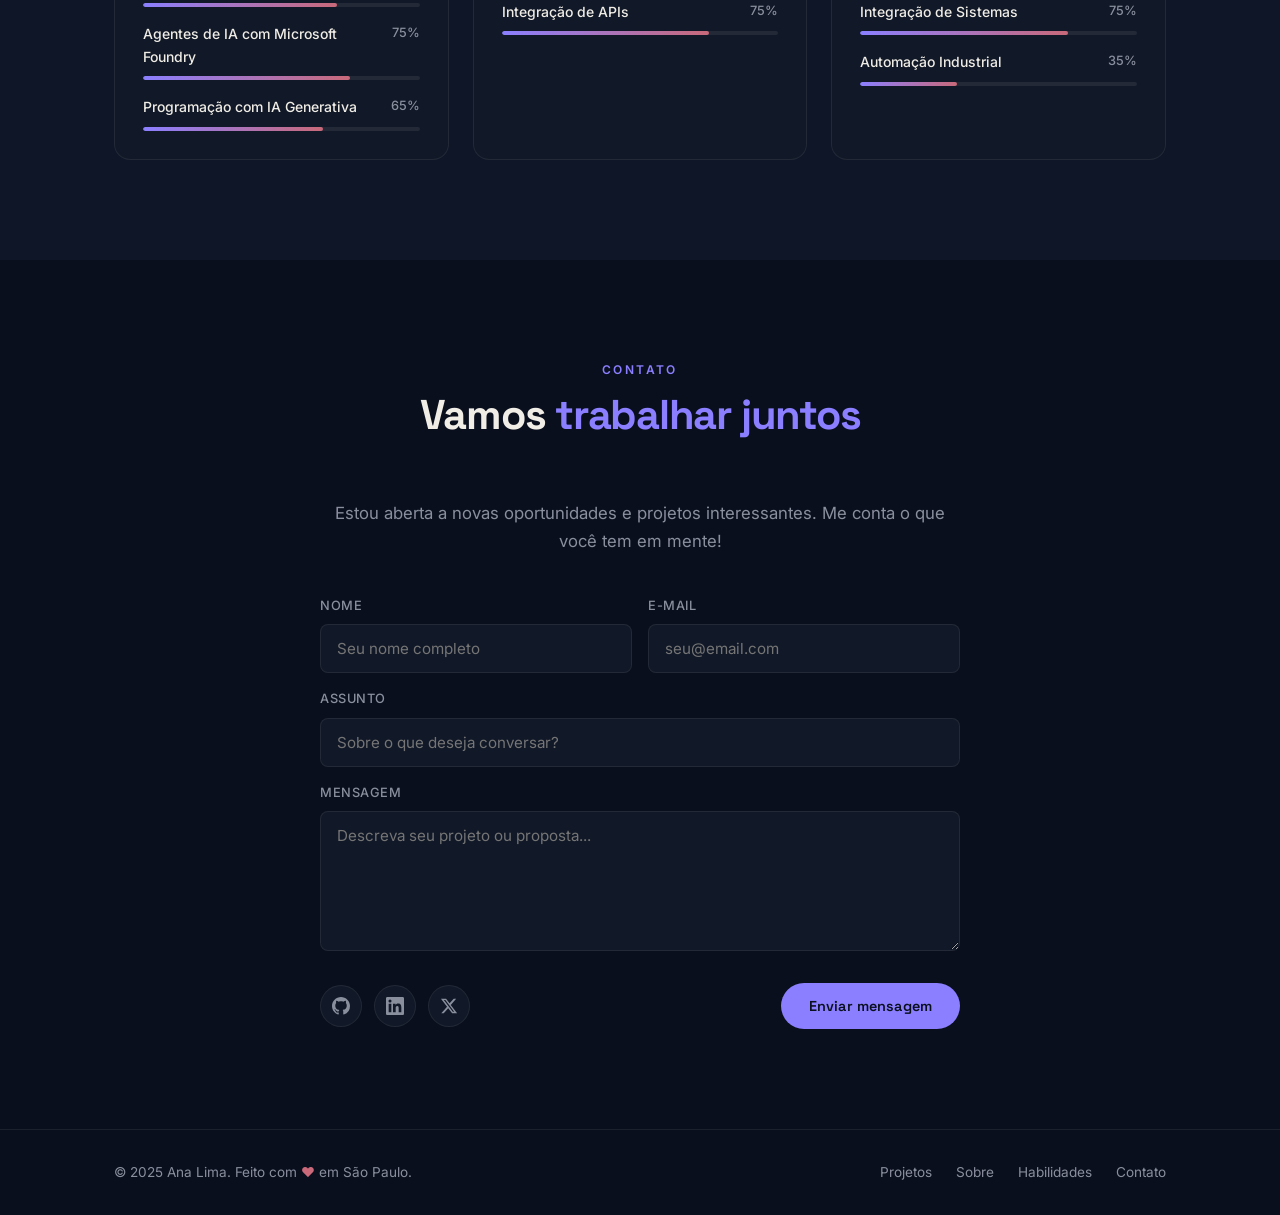
==== commit 10ba59cf: "Update index.html" ====
--- a/index.html
+++ b/index.html
@@ -177,15 +177,15 @@
           <div class="skill-group__title">Inteligência Artificial</div>
           <div class="skill-item">
             <div class="skill-item__header"><span>Inteligência Artificial: Conceitos e Práticas</span><span class="skill-item__pct">70%</span></div>
-            <div class="skill-bar"><div class="skill-bar__fill" style="--w:0.95"></div></div>
+            <div class="skill-bar"><div class="skill-bar__fill" style="--w:0.70"></div></div>
           </div>
           <div class="skill-item">
             <div class="skill-item__header"><span>Agentes de IA com Microsoft Foundry</span><span class="skill-item__pct">75%</span></div>
-            <div class="skill-bar"><div class="skill-bar__fill" style="--w:0.90"></div></div>
+            <div class="skill-bar"><div class="skill-bar__fill" style="--w:0.75"></div></div>
           </div>
           <div class="skill-item">
             <div class="skill-item__header"><span>Programação com IA Generativa</span><span class="skill-item__pct">65%</span></div>
-            <div class="skill-bar"><div class="skill-bar__fill" style="--w:0.92"></div></div>
+            <div class="skill-bar"><div class="skill-bar__fill" style="--w:0.65"></div></div>
           </div>
         </div>
 
@@ -193,11 +193,11 @@
           <div class="skill-group__title">Programação</div>
           <div class="skill-item">
             <div class="skill-item__header"><span>Python Módulo I</span><span class="skill-item__pct">45%</span></div>
-            <div class="skill-bar"><div class="skill-bar__fill" style="--w:0.93"></div></div>
+            <div class="skill-bar"><div class="skill-bar__fill" style="--w:0.45"></div></div>
           </div>
           <div class="skill-item">
             <div class="skill-item__header"><span>Integração de APIs</span><span class="skill-item__pct">75%</span></div>
-            <div class="skill-bar"><div class="skill-bar__fill" style="--w:0.85"></div></div>
+            <div class="skill-bar"><div class="skill-bar__fill" style="--w:0.75"></div></div>
           </div>
         </div>
 
@@ -205,15 +205,15 @@
           <div class="skill-group__title">Automação & Tecnologia</div>
           <div class="skill-item">
             <div class="skill-item__header"><span>Automação de processos</span><span class="skill-item__pct">80%</span></div>
-            <div class="skill-bar"><div class="skill-bar__fill" style="--w:0.90"></div></div>
+            <div class="skill-bar"><div class="skill-bar__fill" style="--w:0.80"></div></div>
           </div>
           <div class="skill-item">
             <div class="skill-item__header"><span>Integração de Sistemas</span><span class="skill-item__pct">75%</span></div>
-            <div class="skill-bar"><div class="skill-bar__fill" style="--w:0.82"></div></div>
+            <div class="skill-bar"><div class="skill-bar__fill" style="--w:0.75"></div></div>
           </div>
           <div class="skill-item">
             <div class="skill-item__header"><span>Automação Industrial</span><span class="skill-item__pct">35%</span></div>
-            <div class="skill-bar"><div class="skill-bar__fill" style="--w:0.80"></div></div>
+            <div class="skill-bar"><div class="skill-bar__fill" style="--w:0.35"></div></div>
           </div>
         </div>
 
--- a/assets/style.css
+++ b/assets/style.css
@@ -279,7 +279,7 @@
     .sec-header__sub {
      margin-top: 14px;
      color: var(--txt-muted);
-     max-width: 700px;
+     max-width: none;
      font-size: 1rem;
     }
     /* =============================================
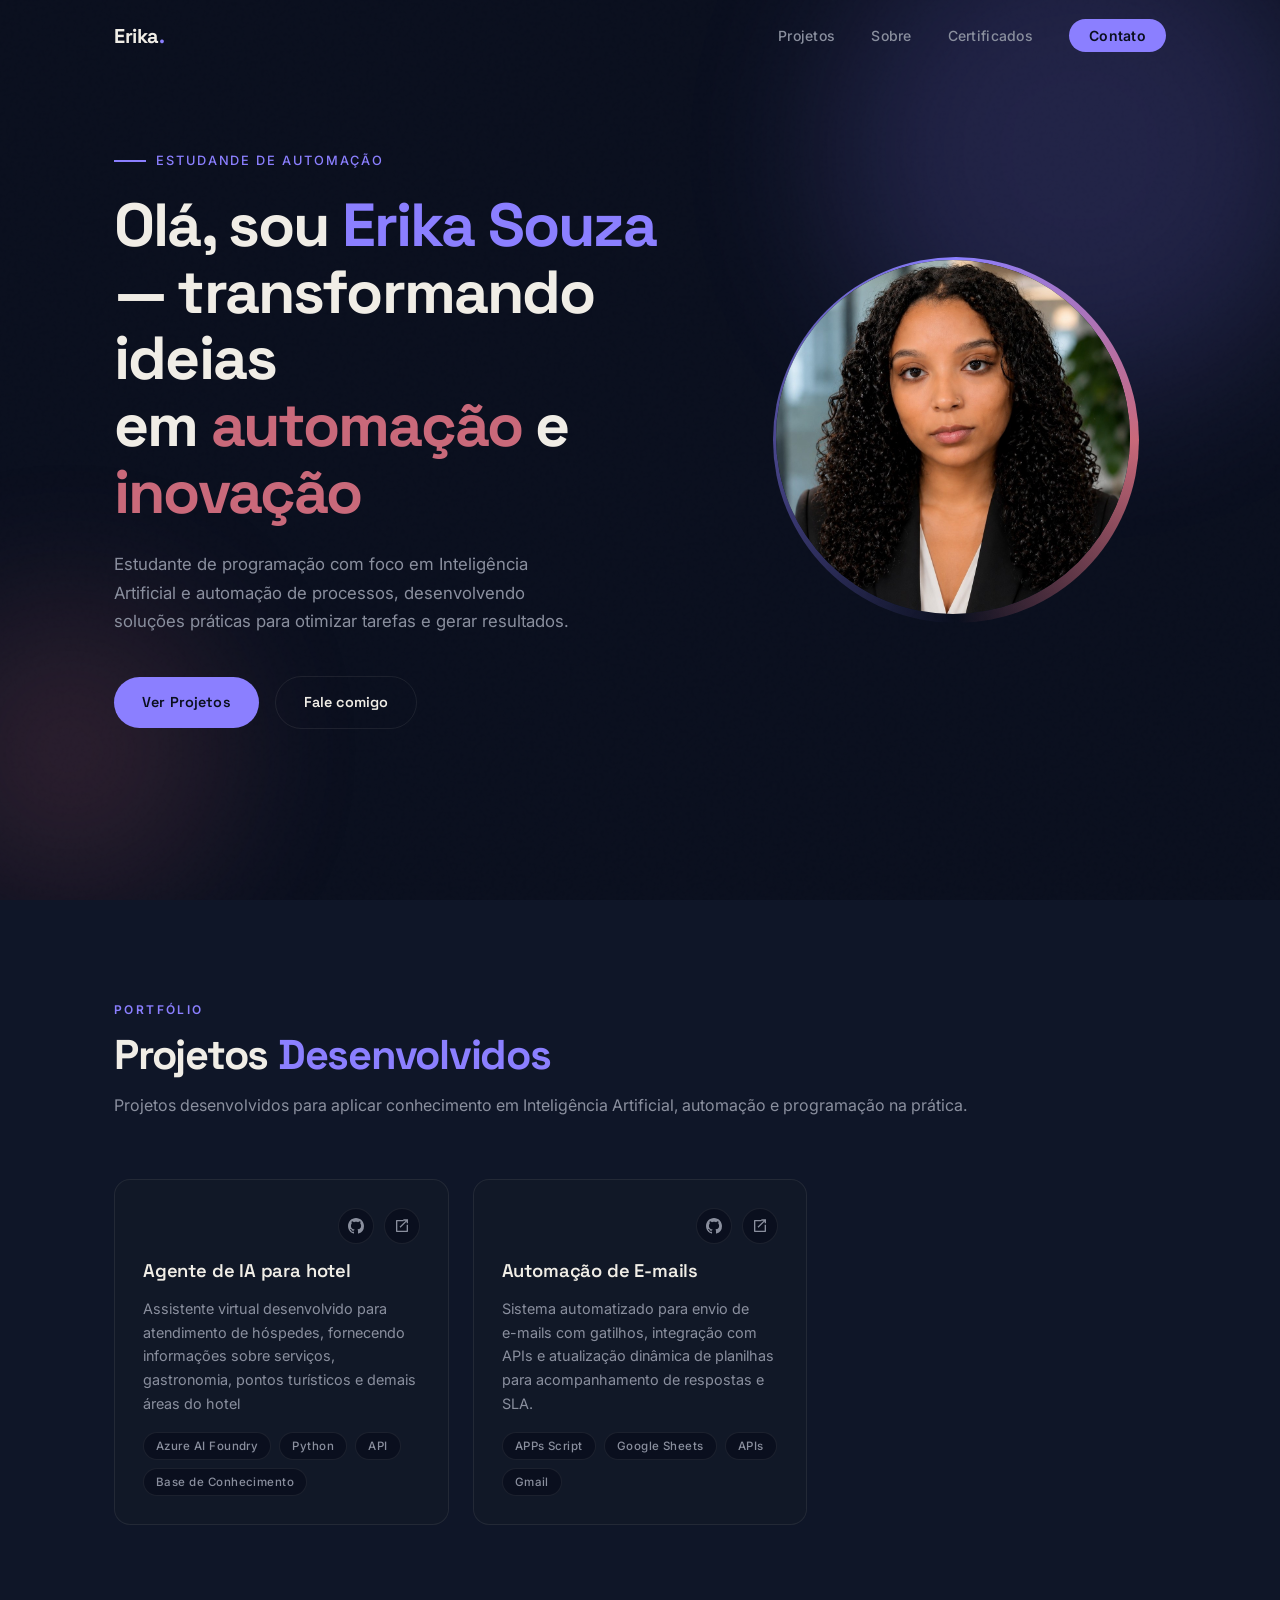
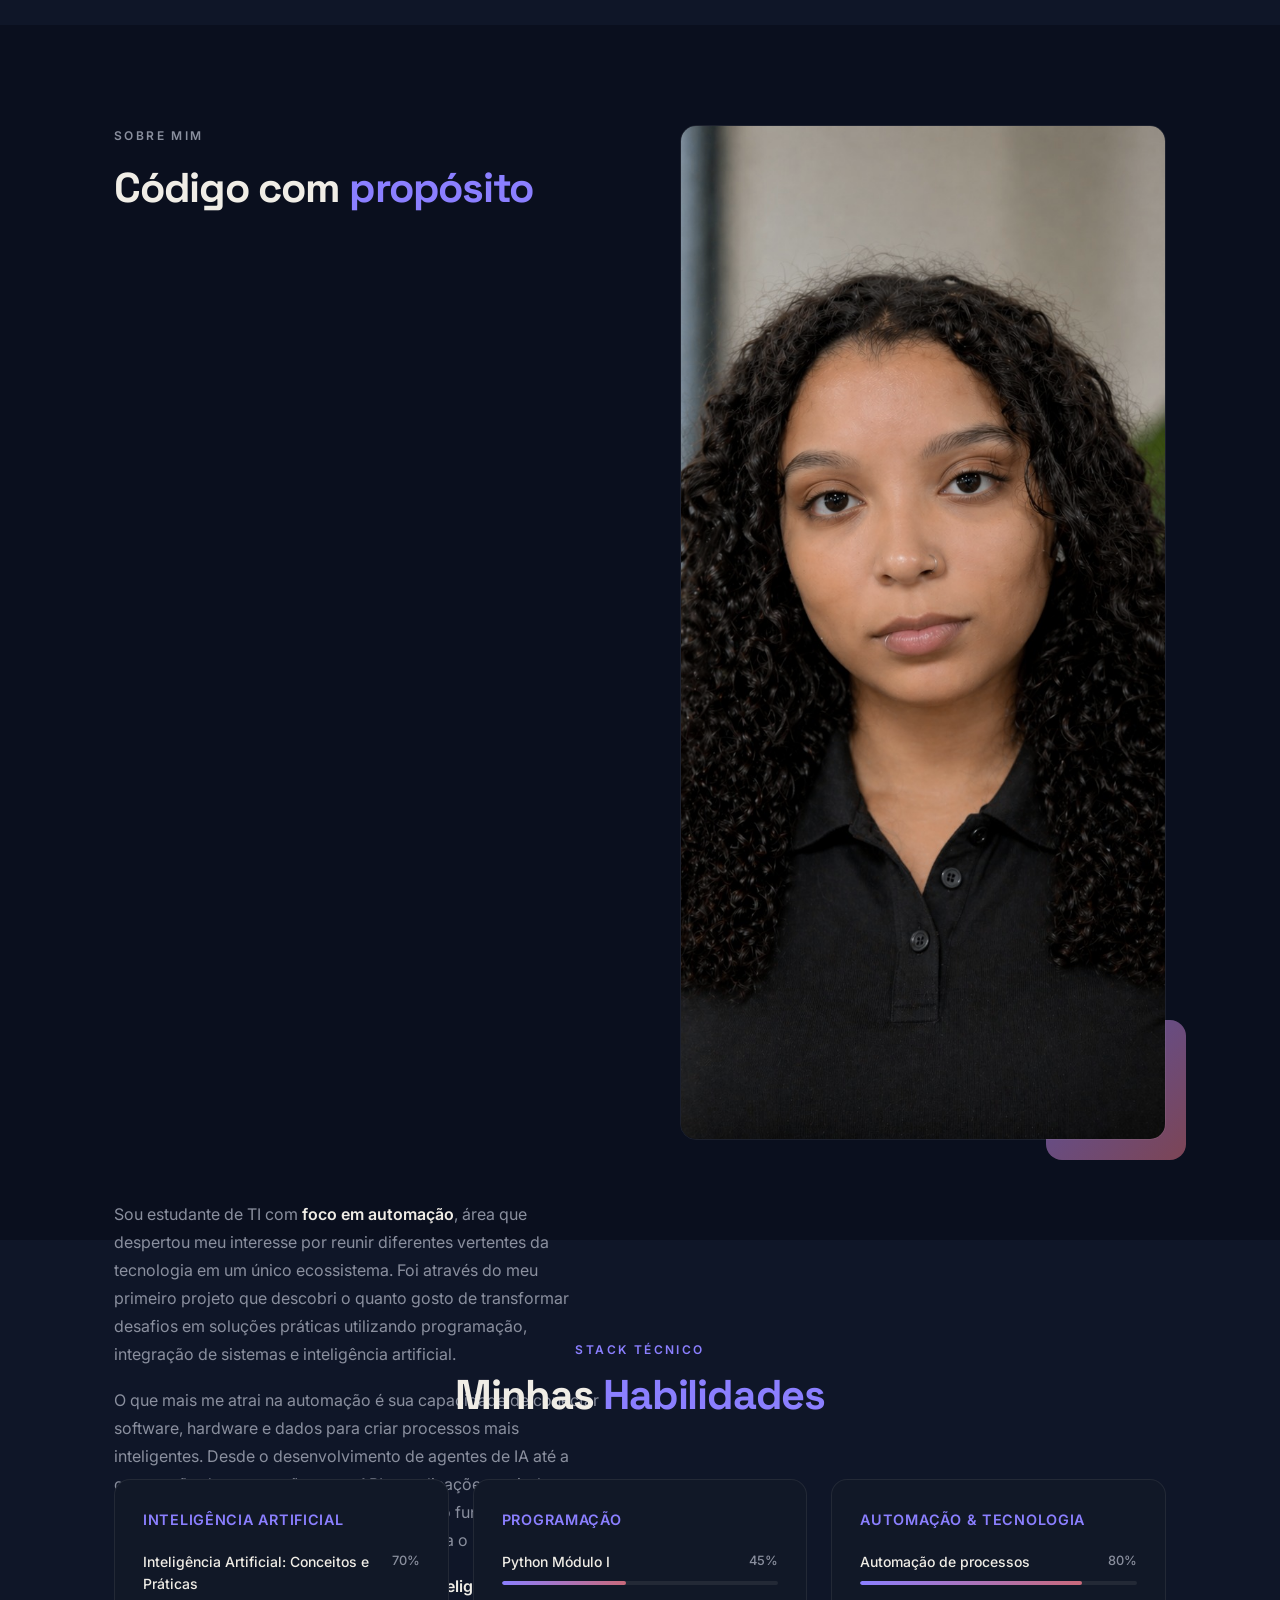
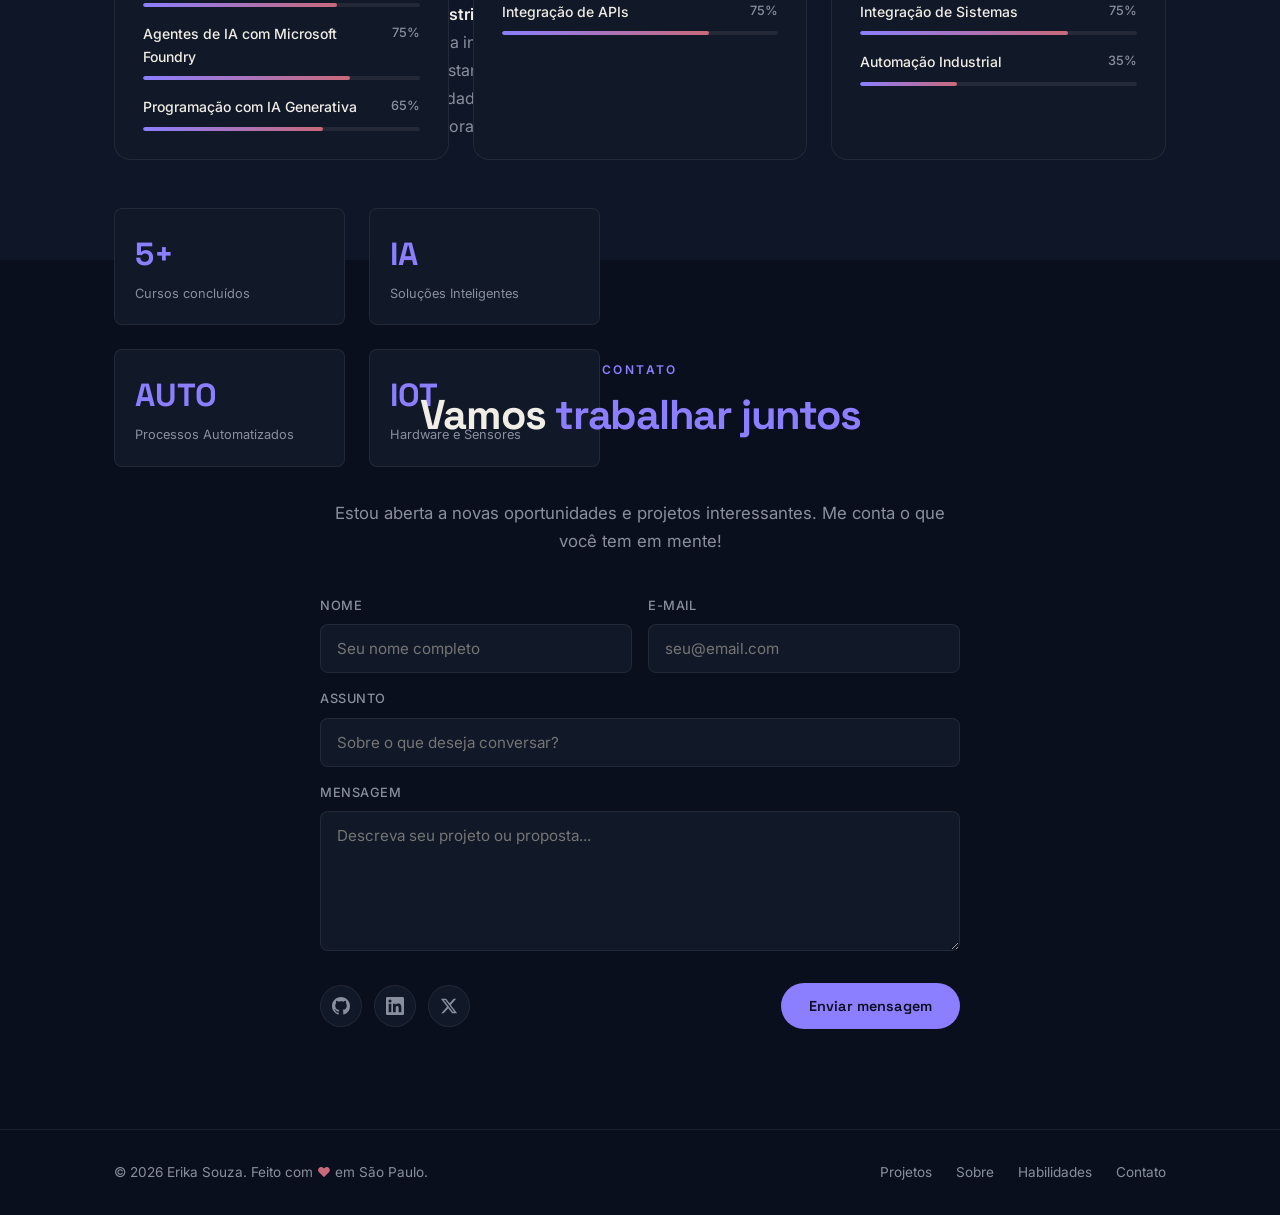
==== commit 56834be9: "Update index.html" ====
--- a/index.html
+++ b/index.html
@@ -281,7 +281,7 @@
   <footer class="footer">
     <div class="container">
       <div class="footer__inner">
-        <p class="footer__copy">© 2025 Ana Lima. Feito com <span>♥</span> em São Paulo.</p>
+        <p class="footer__copy">© 2026 Erika Souza. Feito com <span>♥</span> em São Paulo.</p>
         <nav class="footer__links">
           <a href="#projetos">Projetos</a>
           <a href="#sobre">Sobre</a>
--- a/assets/style.css
+++ b/assets/style.css
@@ -265,6 +265,7 @@
        ============================================= */
     .sec-header {
       margin-bottom: 60px;
+      height: 100%;
     }
     .sec-header__eyebrow {
       font-size: 0.75rem; font-weight: 600;
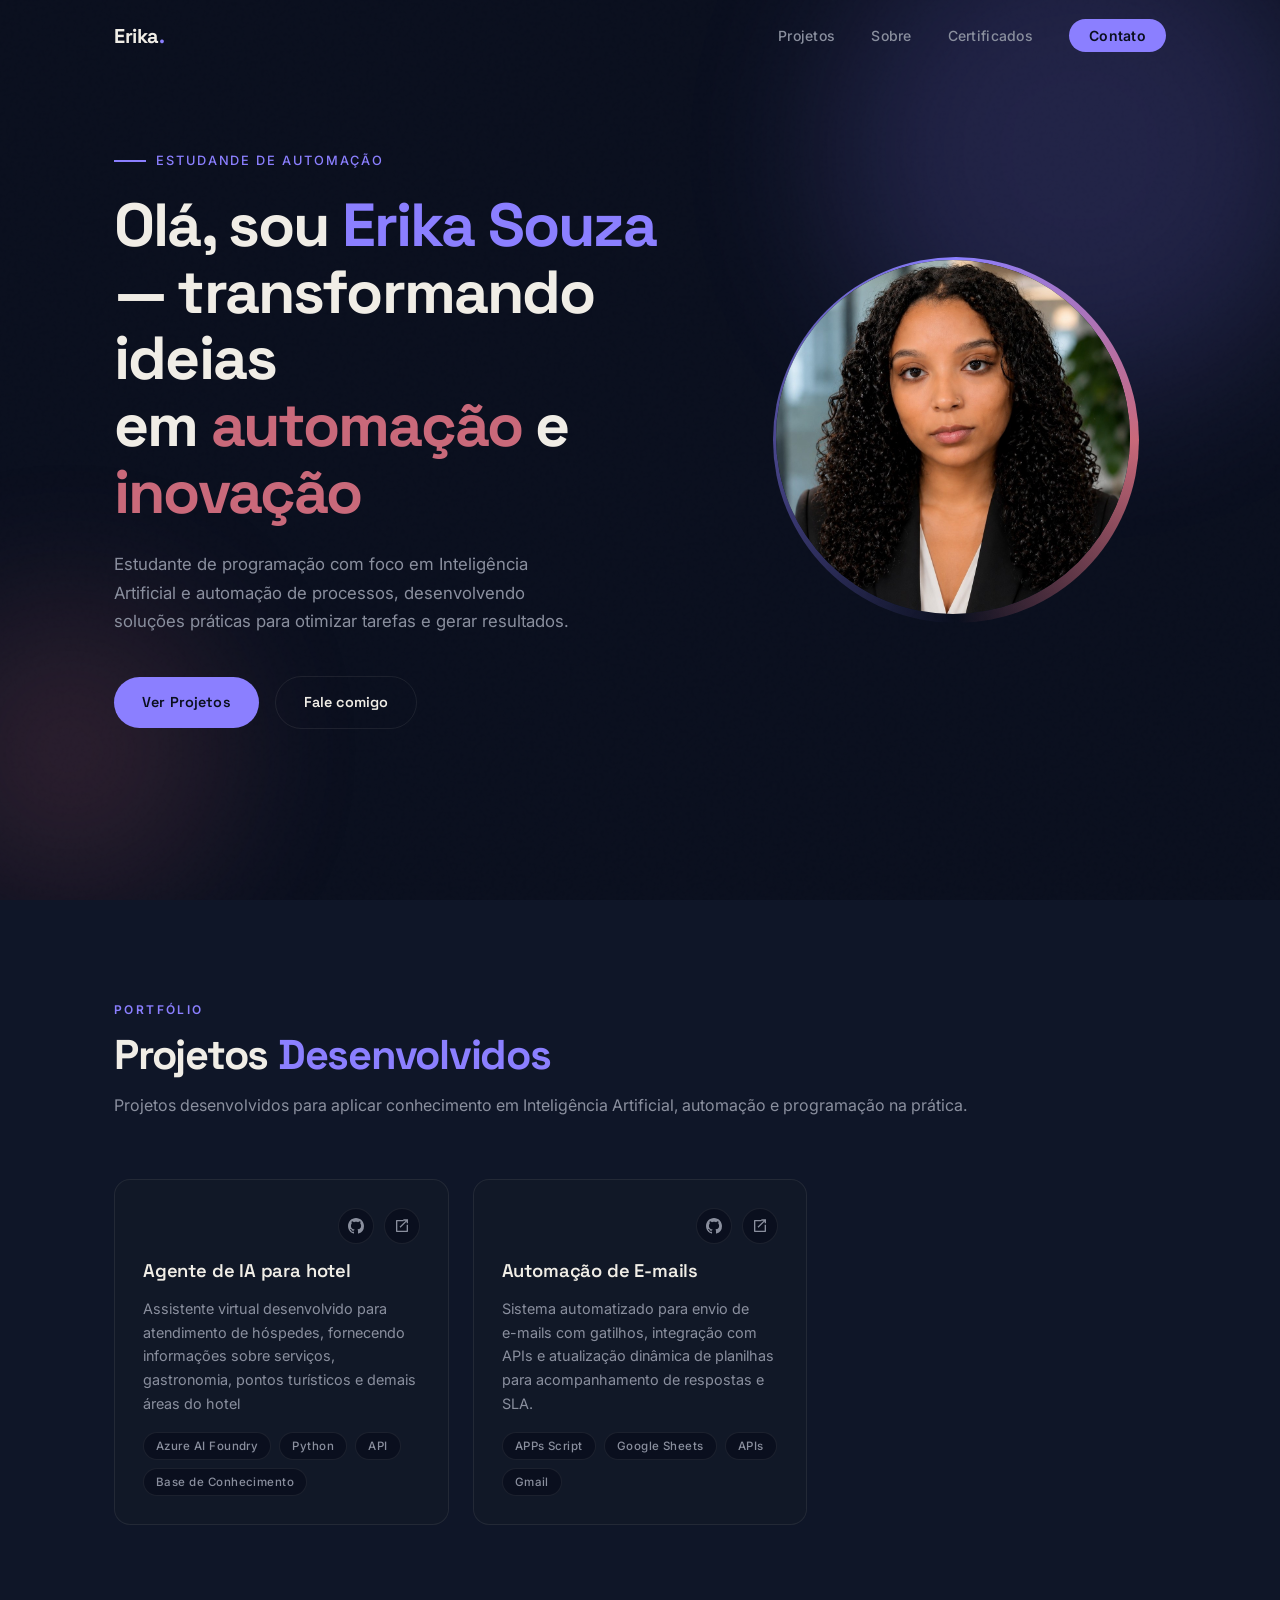
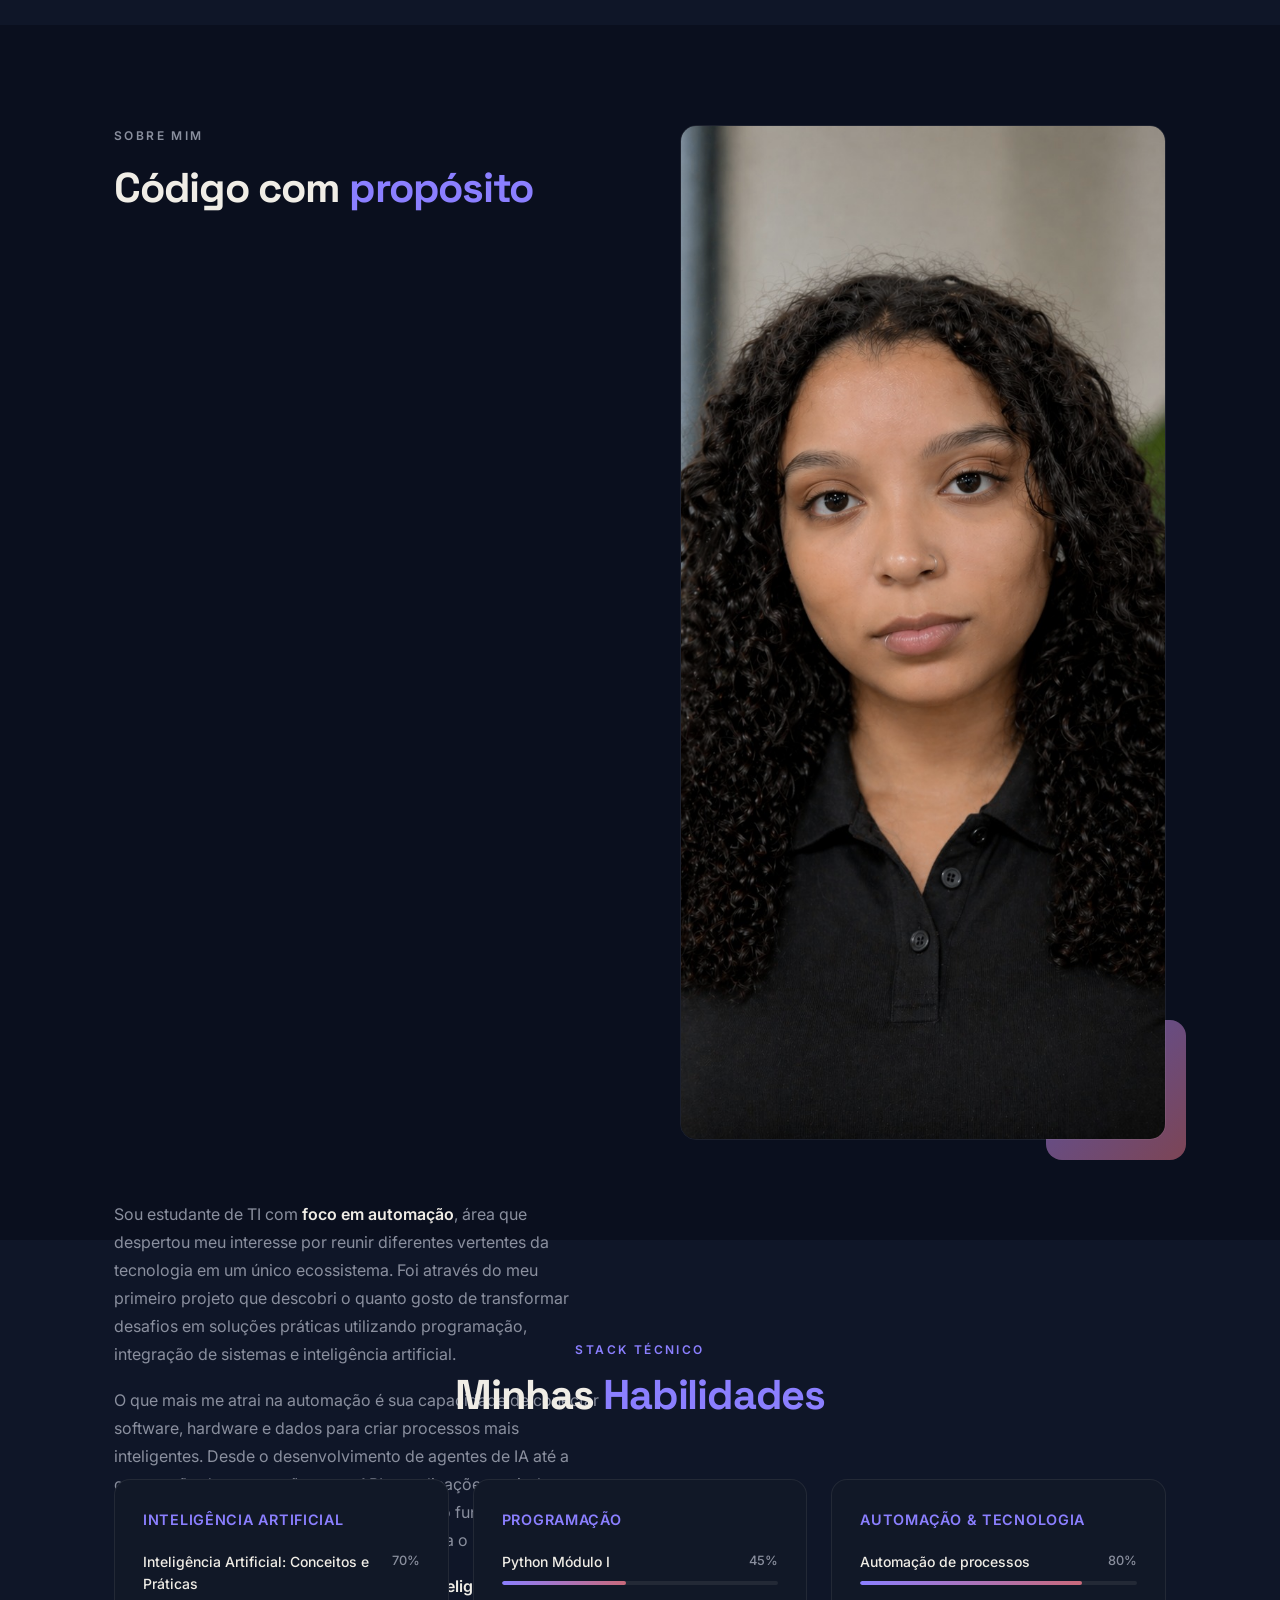
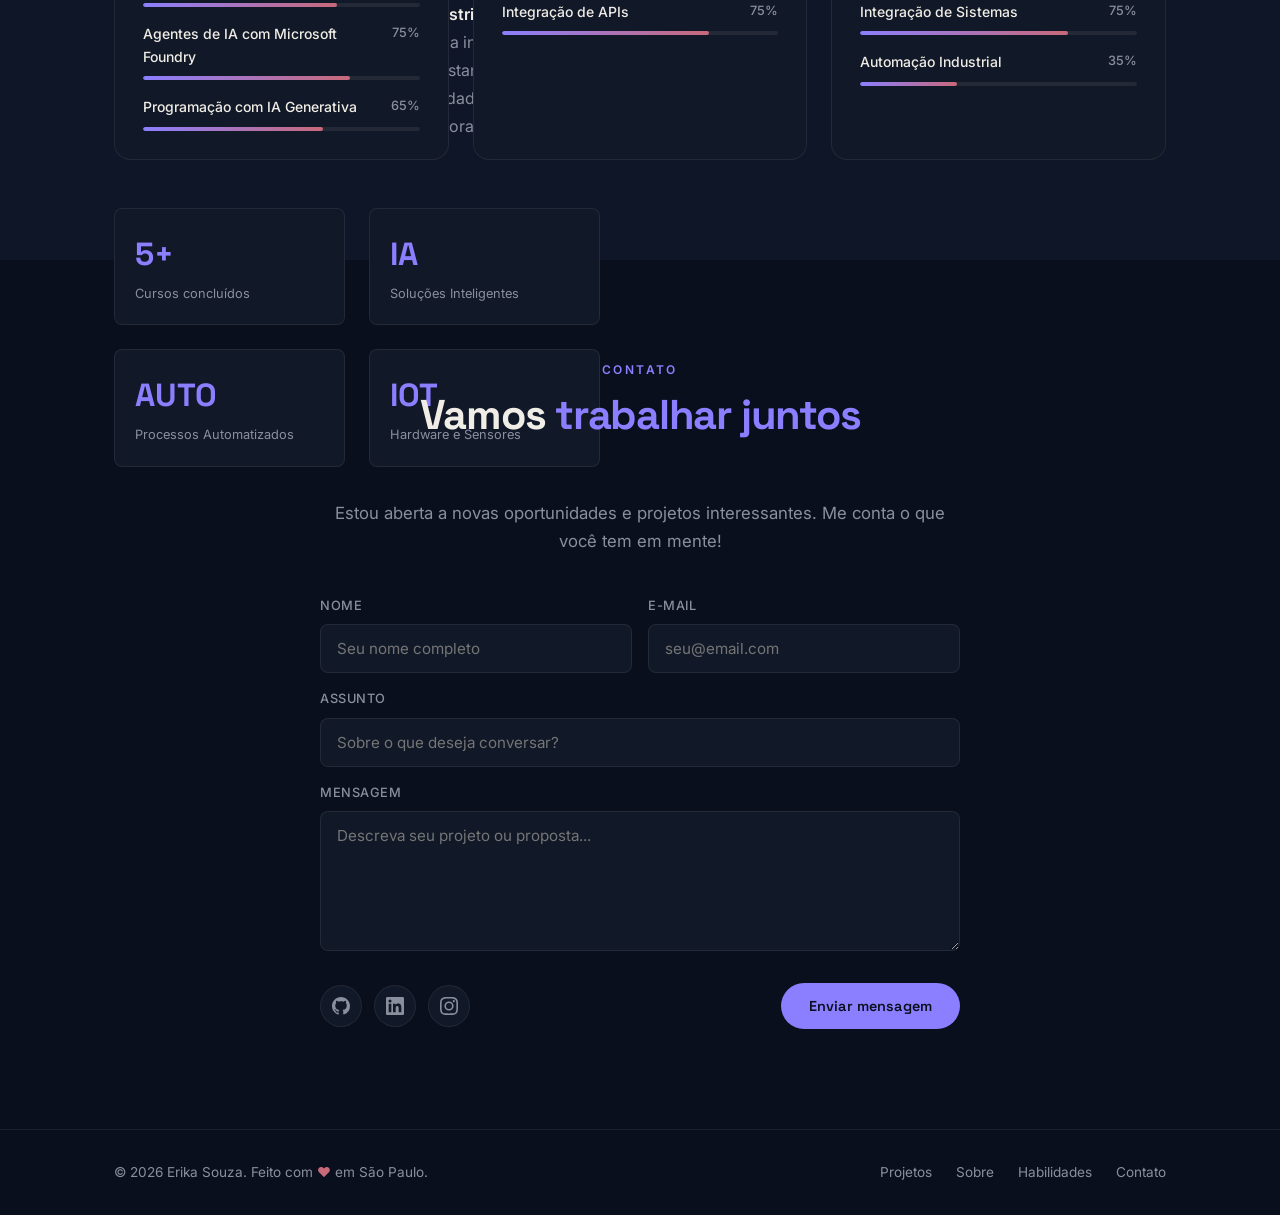
==== commit 4929693a: "Update index.html" ====
--- a/index.html
+++ b/index.html
@@ -255,16 +255,16 @@
           <div class="contact__form-footer">
             <div class="contact__socials">
               <!-- GitHub -->
-              <a href="#" class="social-btn" title="GitHub" aria-label="GitHub">
+              <a href="https://github.com/Eiiikaa" class="social-btn" title="GitHub" aria-label="GitHub">
                 <svg viewBox="0 0 24 24"><path d="M12 0C5.37 0 0 5.37 0 12c0 5.31 3.435 9.795 8.205 11.385.6.105.825-.255.825-.57 0-.285-.015-1.23-.015-2.235-3.015.555-3.795-.735-4.035-1.41-.135-.345-.72-1.41-1.23-1.695-.42-.225-1.02-.78-.015-.795.945-.015 1.62.87 1.845 1.23 1.08 1.815 2.805 1.305 3.495.99.105-.78.42-1.305.765-1.605-2.67-.3-5.46-1.335-5.46-5.925 0-1.305.465-2.385 1.23-3.225-.12-.3-.54-1.53.12-3.18 0 0 1.005-.315 3.3 1.23.96-.27 1.98-.405 3-.405s2.04.135 3 .405c2.295-1.56 3.3-1.23 3.3-1.23.66 1.65.24 2.88.12 3.18.765.84 1.23 1.905 1.23 3.225 0 4.605-2.805 5.625-5.475 5.925.435.375.81 1.095.81 2.22 0 1.605-.015 2.895-.015 3.3 0 .315.225.69.825.57A12.02 12.02 0 0 0 24 12c0-6.63-5.37-12-12-12z"/></svg>
               </a>
               <!-- LinkedIn -->
-              <a href="#" class="social-btn" title="LinkedIn" aria-label="LinkedIn">
+              <a href="https://www.linkedin.com/in/erika-souz/" class="social-btn" title="LinkedIn" aria-label="LinkedIn">
                 <svg viewBox="0 0 24 24"><path d="M20.447 20.452h-3.554v-5.569c0-1.328-.027-3.037-1.852-3.037-1.853 0-2.136 1.445-2.136 2.939v5.667H9.351V9h3.414v1.561h.046c.477-.9 1.637-1.85 3.37-1.85 3.601 0 4.267 2.37 4.267 5.455v6.286zM5.337 7.433a2.062 2.062 0 0 1-2.063-2.065 2.064 2.064 0 1 1 2.063 2.065zm1.782 13.019H3.555V9h3.564v11.452zM22.225 0H1.771C.792 0 0 .774 0 1.729v20.542C0 23.227.792 24 1.771 24h20.451C23.2 24 24 23.227 24 22.271V1.729C24 .774 23.2 0 22.222 0h.003z"/></svg>
               </a>
               <!-- Twitter/X -->
-              <a href="#" class="social-btn" title="Twitter" aria-label="Twitter">
-                <svg viewBox="0 0 24 24"><path d="M18.244 2.25h3.308l-7.227 8.26 8.502 11.24H16.17l-5.214-6.817L4.99 21.75H1.68l7.73-8.835L1.254 2.25H8.08l4.713 6.231zm-1.161 17.52h1.833L7.084 4.126H5.117z"/></svg>
+              <a href="https://www.instagram.com/eeiiika/" class="social-btn" title="Twitter" aria-label="Instagram">
+                <svg viewBox="0 0 24 24"><path d="M12 2.163c3.204 0 3.584.012 4.85.07 3.252.148 4.771 1.691 4.919 4.919.058 1.265.069 1.645.069 4.849 0 3.205-.012 3.584-.069 4.849-.149 3.225-1.664 4.771-4.919 4.919-1.266.058-1.644.07-4.85.07-3.204 0-3.584-.012-4.849-.07-3.26-.149-4.771-1.699-4.919-4.92-.058-1.265-.07-1.644-.07-4.849 0-3.204.013-3.583.07-4.849.149-3.227 1.664-4.771 4.919-4.919 1.266-.057 1.645-.069 4.849-.069zM12 0C8.741 0 8.333.014 7.053.072 2.695.272.273 2.69.073 7.052.014 8.333 0 8.741 0 12c0 3.259.014 3.668.072 4.948.2 4.358 2.618 6.78 6.98 6.98C8.333 23.986 8.741 24 12 24c3.259 0 3.668-.014 4.948-.072 4.354-.2 6.782-2.618 6.979-6.98.059-1.28.073-1.689.073-4.948 0-3.259-.014-3.667-.072-4.947-.196-4.354-2.617-6.78-6.979-6.98C15.668.014 15.259 0 12 0zm0 5.838a6.162 6.162 0 1 0 0 12.324 6.162 6.162 0 0 0 0-12.324zM12 16a4 4 0 1 1 0-8 4 4 0 0 1 0 8zm6.406-11.845a1.44 1.44 0 1 0 0 2.881 1.44 1.44 0 0 0 0-2.881z"/></svg>
               </a>
             </div>
             <button class="btn btn--primary" id="submit-btn" onclick="handleFormSubmit()">Enviar mensagem</button>
